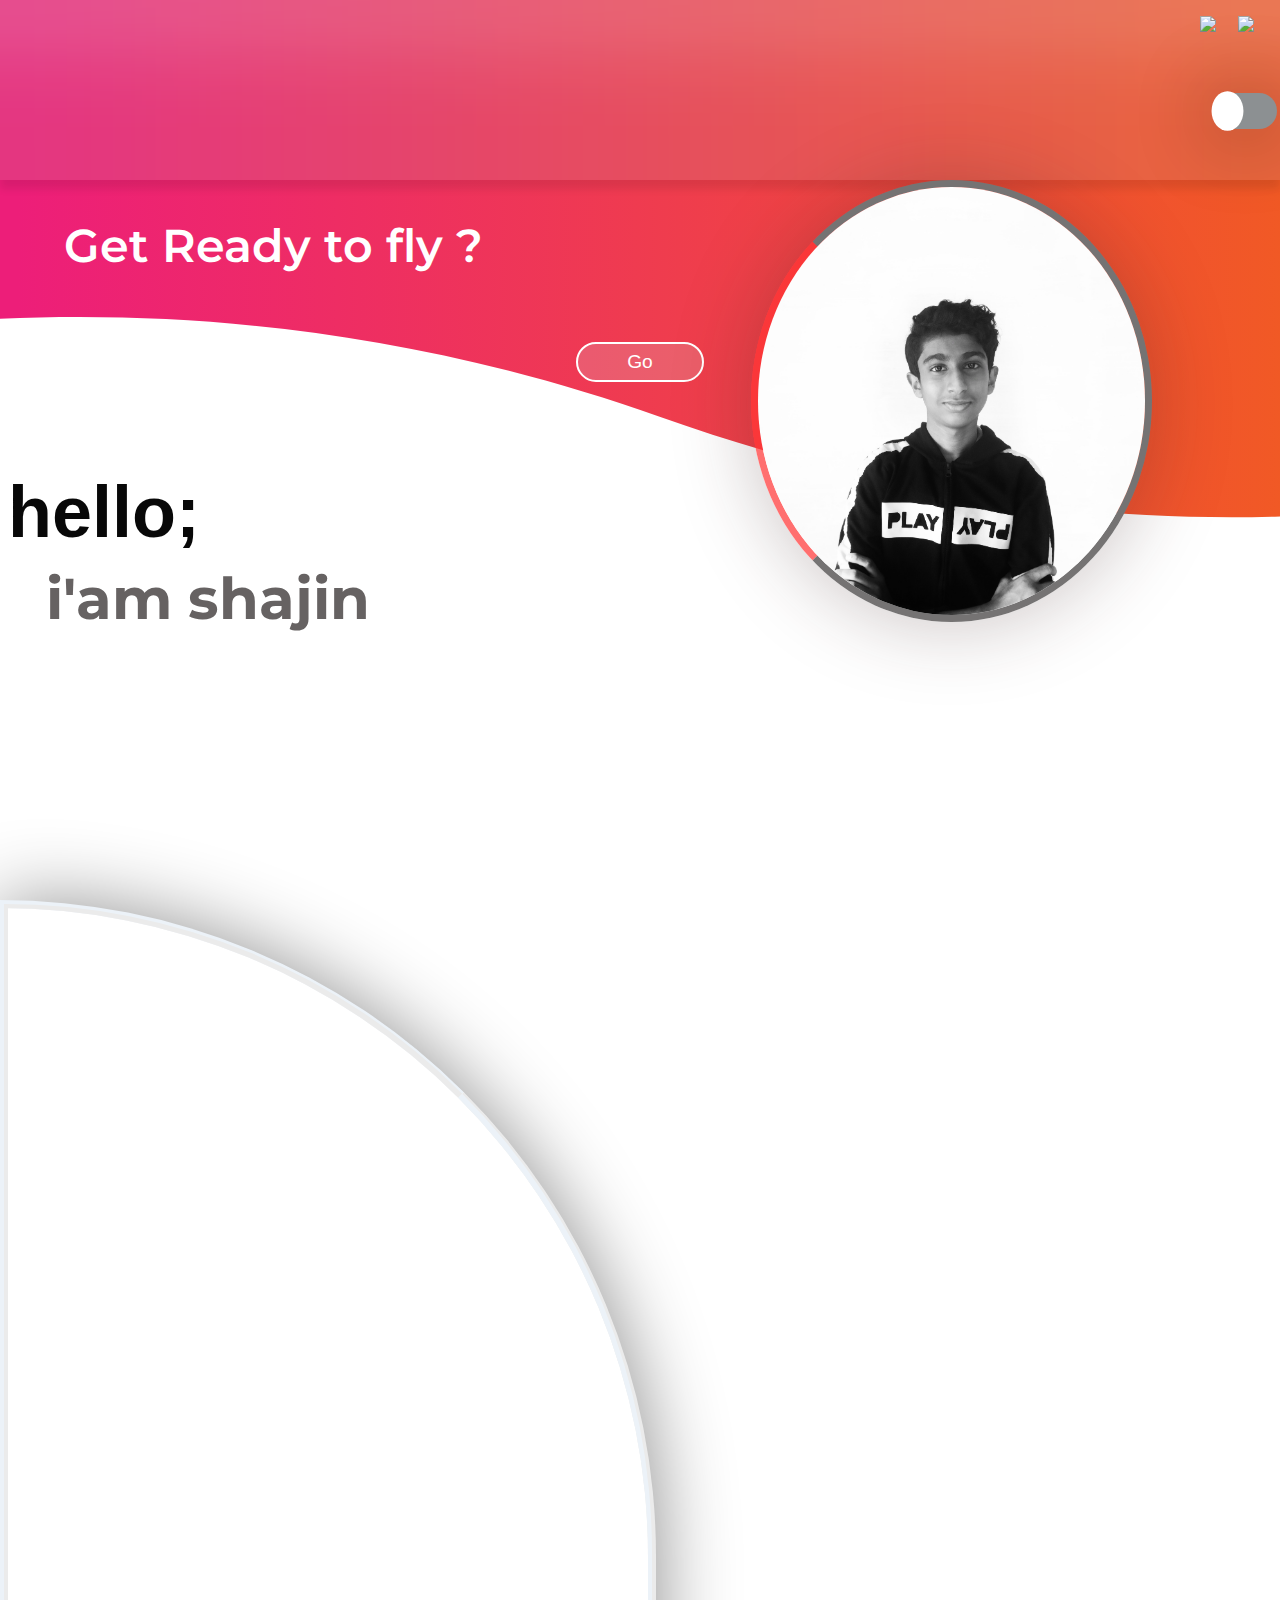
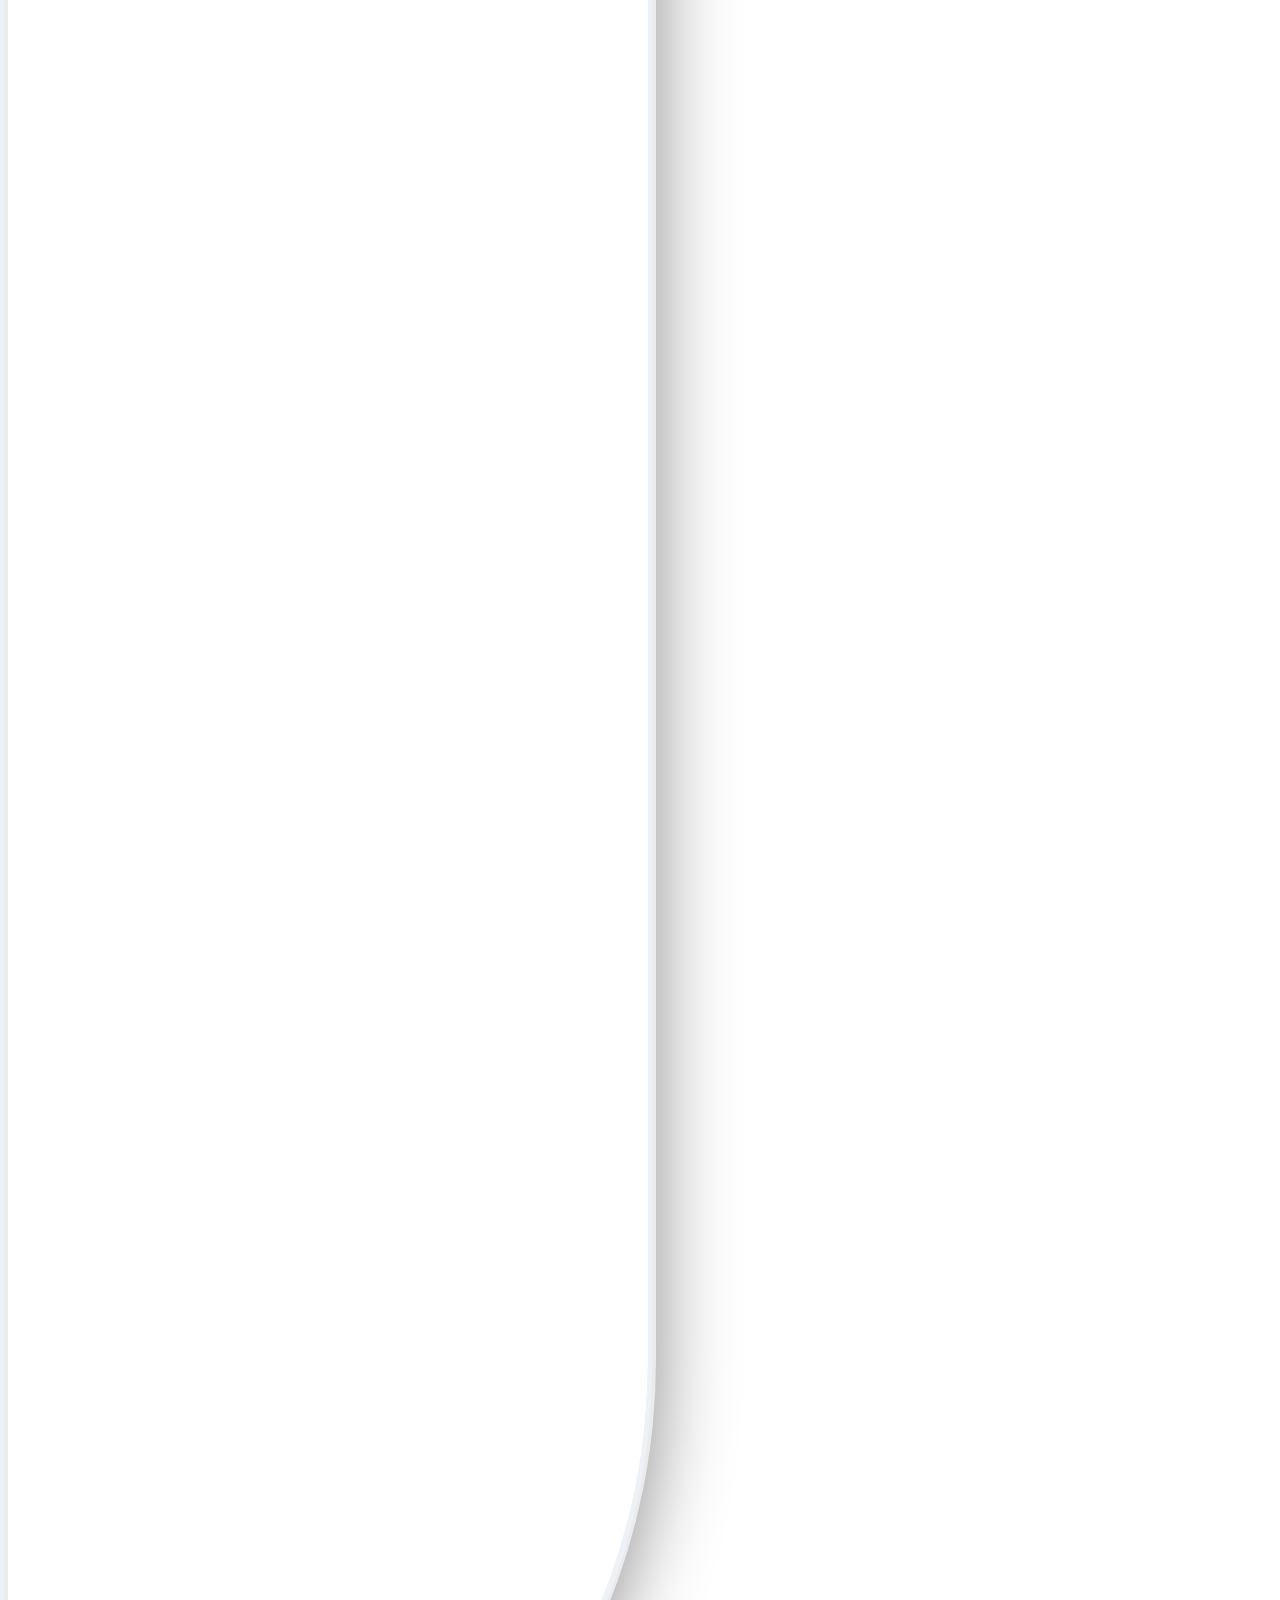
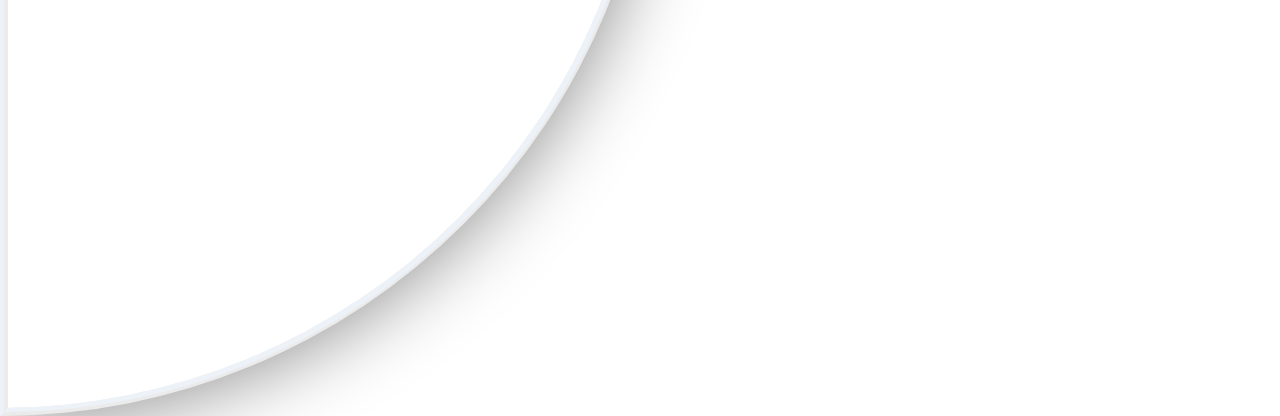
==== index.html @ c8e2e6ba "Add files via upload" ====
<!-- https://shajin.netlify.app/ -->



<!-- dns1.p03.nsone.net
dns2.p03.nsone.net
dns3.p03.nsone.net
dns4.p03.nsone.net -->

<!DOCTYPE html>
<html lang="en">
<head>
   
<link rel="preconnect" href="https://fonts.gstatic.com">
<link href="https://fonts.googleapis.com/css2?family=Montserrat:wght@800&display=swap" rel="stylesheet"> 
<link rel="preconnect" href="https://fonts.gstatic.com">
<link href="https://fonts.googleapis.com/css2?family=Montserrat:wght@800&family=Work+Sans:wght@700&display=swap" rel="stylesheet"> 
    
    <meta charset="UTF-8">
    <meta name="viewport" content="width=device-width, initial-scale=1.0">
    <title>Document</title>
    <script src="/index.js"></script>
    <script src="/anime.min.js"></script>
</head>



<h1 class="hello" >hello;<br>
       <samp class="samp-hello" > i'am shajin </samp>
</h1>





<body id="body" class="body" >
    <link rel="stylesheet" href="/mine.css">

    
    <svg version="1.1" id="logo" xmlns="http://www.w3.org/2000/svg" xmlns:xlink="http://www.w3.org/1999/xlink" x="0px" y="0px"
	 width="562px" height="408px"   xml:space="preserve">
<g>
    width="562px" height="408px" viewBox="0 0 562 408" enable-background="new 0 0 562 408" xml:space="preserve">
    <g>
        <path fill="none" stroke="#FF1D25" stroke-width="4" stroke-miterlimit="10" d="M116.548,214.874l0.835-3.206
            c1.696,0.705,3.55,1.217,5.563,1.535c2.013,0.318,4.31,0.479,6.891,0.479c2.43,0,4.348-0.522,5.752-1.57
            c1.405-1.045,2.107-2.396,2.107-4.057c0-1.365-0.367-2.57-1.101-3.616c-0.735-1.045-2.417-2.04-5.05-2.984
            c-2.633-0.943-5.076-1.881-7.328-2.813c-2.253-0.932-3.917-2.051-4.993-3.359c-1.076-1.307-1.613-2.802-1.613-4.484
            c0-2.455,1.088-4.399,3.265-5.831c2.177-1.433,4.923-2.148,8.239-2.148c3.62,0,7.024,0.421,10.213,1.262l-0.873,2.864
            c-2.506-0.932-5.747-1.398-9.72-1.398c-2.481,0-4.449,0.5-5.904,1.5c-1.456,1-2.184,2.228-2.184,3.683
            c0,1.66,0.772,2.956,2.316,3.887c1.543,0.933,4.139,2.063,7.784,3.393c3.645,1.33,6.22,2.666,7.727,4.007
            c1.505,1.341,2.259,3.207,2.259,5.591c0,2.844-1.063,5.043-3.189,6.6c-2.126,1.559-5.063,2.336-8.809,2.336
            C124.509,216.545,120.446,215.988,116.548,214.874z"/>
        <path fill="none" stroke="#FF1D25" stroke-width="4" stroke-miterlimit="10" d="M150.606,167.95l4.48-0.136l-0.114,3.819
            c-0.177,7.958-0.266,13.175-0.266,15.653h0.076c2.05-1.569,4.246-2.762,6.587-3.581c2.341-0.819,4.6-1.228,6.777-1.228
            c3.974,0,7.094,0.87,9.359,2.609c2.265,1.739,3.398,4.757,3.398,9.054v2.455c-0.051,0.773-0.076,2.046-0.076,3.819
            c0,5.365,0.025,10.561,0.076,15.585h-3.797c0.506-5.911,0.76-13.152,0.76-21.723c0-3.206-0.868-5.507-2.601-6.906
            c-1.734-1.398-4.233-2.097-7.499-2.097c-4.329,0-8.683,1.466-13.062,4.399c0,14.004,0.101,22.78,0.304,26.327h-3.645
            c0.203-6.819,0.304-15.323,0.304-25.508C151.669,180.602,151.315,173.088,150.606,167.95z"/>
        <path fill="none" stroke="#FF1D25" stroke-width="4" stroke-miterlimit="10" d="M215.002,212.521
            c-3.367,2.887-7.62,4.33-12.758,4.33c-3.848,0-6.81-0.768-8.885-2.302c-2.076-1.534-3.113-3.778-3.113-6.735
            c0-3.706,1.778-6.559,5.334-8.56c3.556-2,10.03-3.035,19.421-3.104c0.101-0.818,0.152-1.625,0.152-2.421
            c0-3.114-0.987-5.28-2.962-6.496c-1.974-1.216-4.67-1.824-8.087-1.824c-4.05,0-8.125,0.466-12.226,1.398l0.494-2.933
            c3.873-0.932,7.834-1.398,11.884-1.398c4.379,0,7.796,0.813,10.252,2.438c2.455,1.625,3.683,4.326,3.683,8.099
            c0,1.228-0.07,3.018-0.208,5.371c-0.14,2.353-0.209,4.689-0.209,7.008c0,3.342,0.291,6.877,0.873,10.605l-3.037,0.136
            c-0.253-1.409-0.38-2.614-0.38-3.614h-0.228V212.521z M215.154,198.54c-6.683,0-11.936,0.688-15.757,2.063
            c-3.822,1.376-5.733,3.882-5.733,7.52c0,4.047,2.987,6.068,8.961,6.068c2.733,0,5.157-0.362,7.271-1.09
            c2.113-0.729,3.866-1.83,5.259-3.309L215.154,198.54L215.154,198.54z"/>
        <path fill="none" stroke="#FF1D25" stroke-width="4" stroke-miterlimit="10" d="M233.188,204.814c0,1.75,0.069,4.234,0.209,7.451
            c0.139,3.217,0.208,5.394,0.208,6.53c0,3.069-0.69,5.632-2.069,7.69c-1.38,2.057-3.335,3.563-5.866,4.518l-1.025-1.262
            c2.379-1.932,3.911-3.637,4.594-5.115c0.683-1.479,1.025-4.24,1.025-8.287l-0.038-10.469c0-5.501-0.076-9.997-0.228-13.487
            c-0.152-3.49-0.405-6.326-0.759-8.508l4.252-0.921c-0.228,3.706-0.342,8.048-0.342,13.027L233.188,204.814z M230.17,172.264
            c0.468-0.397,1.247-0.597,2.335-0.597c0.785,0,1.367,0.165,1.747,0.495s0.57,0.767,0.57,1.313c0,0.773-0.196,1.466-0.589,2.08
            c-0.393,0.614-1.12,0.92-2.183,0.92c-0.911,0-1.57-0.272-1.974-0.818c-0.405-0.545-0.607-1.159-0.607-1.841
            C229.468,173.18,229.701,172.662,230.17,172.264z"/>
        <path fill="none" stroke="#FF1D25" stroke-width="4" stroke-miterlimit="10" d="M244.086,183.876l4.29-0.921
            c-0.278,5.297-0.417,11.288-0.417,17.972c0,5.548,0.189,10.571,0.569,15.073h-3.987c0.38-5.502,0.57-10.525,0.57-15.073
            C245.111,194.516,244.77,188.833,244.086,183.876z M249.021,171.616c0.431,0.535,0.646,1.154,0.646,1.859
            c0,0.818-0.228,1.523-0.684,2.114c-0.455,0.591-1.151,0.886-2.088,0.886c-0.785,0-1.411-0.261-1.88-0.784
            c-0.469-0.522-0.702-1.147-0.702-1.875c0-0.772,0.271-1.466,0.816-2.08c0.544-0.614,1.284-0.921,2.221-0.921
            C248.034,170.815,248.591,171.083,249.021,171.616z"/>
        <path fill="none" stroke="#FF1D25" stroke-width="4" stroke-miterlimit="10" d="M264.285,187.491h0.076
            c4.151-3.342,8.277-5.013,12.378-5.013c4.379,0,7.676,0.841,9.891,2.523c2.215,1.683,3.322,4.616,3.322,8.798l-0.038,2.456
            c0,0.387-0.014,0.966-0.038,1.739c0,2.774,0.013,5.013,0.038,6.718L289.952,216h-3.798c0.607-6.934,0.912-14.13,0.912-21.587
            c0-3.5-1.045-5.899-3.133-7.195c-2.088-1.296-4.777-1.944-8.068-1.944c-4.228,0-8.087,1.466-11.58,4.399
            c-0.051,1.66-0.076,4.501-0.076,8.525c0,2.956,0.013,5.752,0.038,8.389l0.076,7.229c0,0.479,0.013,1.205,0.038,2.184h-3.646
            c0.456-8.391,0.684-13.982,0.684-16.778c0-4.547-0.507-9.753-1.519-15.619l3.721-0.716L264.285,187.491z"/>
    </g>
    <rect x="307" y="164" fill="none" stroke="#4D4D4D" stroke-width="5" stroke-miterlimit="10" width="5" height="67"/>
</svg>






 <!-- logo -->
    <a href="https://www.instagram.com/_shajin_sha/"><img class="img-1"  src="https://img.icons8.com/ios/25/000000/instagram-new--v1.png"/></a>
      
    <a href="https://github.com/sha280"><img class="img-2" src="https://img.icons8.com/material-outlined/25/000000/github.png"/></a>

    <div class="bod" >
<!-- logo -->
        <!-- https://github.com/sha280 -->
      
     
    <!-- svg button -->
        <h1 id="trip-text" class="trip-text" >Get Ready to fly ?</h1>
      <button id="but" class="but" onclick="ani()">Go</button>
      <!--svg button  -->


        <!-- svg-1 -->
        <svg id="l_2"
	 width="1280px" height="800px" >
<linearGradient id="SVGID_3_" gradientUnits="userSpaceOnUse" x1="336.605" y1="-3.4971" x2="647.4607" y2="361.4871">
	<stop  offset="0" style="stop-color:#ff1a1a"/>
	<stop  offset="1" style="stop-color:#ed1f78"/>
</linearGradient>
<path class="my-svg" fill="url(#SVGID_3_)" d="M1280,493h-33c0,0-110-150-128,0s-386.001-266-504,0s-316-234-382,0S5,493,5,493V5h1275V493z"/>
</svg>
        <!-- svg-1 -->






              <!-- svg-2 -->
      <svg  class="Layer_1" 
      width="1480px" height="800px">
      <linearGradient id="SVGID_1_" gradientUnits="userSpaceOnUse" x1="17.5122" y1="324.9854" x2="1298.5122" y2="324.9854">
          <stop  offset="0" style="stop-color:#ED1E79"/>
          <stop  offset="1" style="stop-color:#F15A24"/>
      </linearGradient>
      <path class="po" fill="url(#SVGID_1_)" d='M1780,409.115c0,0-488.47,225.115-1119.613,0c-631.143-225.115-1157.258,0-1157.258,0V-101H1780
      V409.115z'/>
      </svg>
      </div>
            <!-- svg-2 -->




      <!-- poup-box -->
    <div id="sms" class="sms" >

        <button onclick="X()" class="X" id="X">X</button>

        <input id="sms-input" class="sms-input" placeholder=" type some text... " type="text">

        <button onclick="send()" id="sms-button" class="sms-button">></button>


        <div class="text-ms" id="text-ms">
            <h2 id="ms" class="ms" >hey , how can I help you.?</h2>
        </div>


        <div class="text-ms-send" id="text-ms-send">
            <h2 id="ms-send" class="ms-send" >hey , how can I help you.?</h2>
        </div>

        <div class="text-ms-email" id="text-ms-email">
            <h2 id="ms-email" class="ms-email" >you can inbox me   shajin417@gmail.com </h2>
        </div>

        <div class="text-ms-tnk" id="text-ms-tnk">
            <h2 id="ms-email" class="ms-email" >tnk for text me... </h2>
        </div>
    </div>
    <!-- poup-box -->

    <!-- my-img -->
        <img onmouseout="cha()"  onmouseover="ch()" id="my-img" class="my-img"  src="/IMG_20210108_132654-02.jpeg">
    <!-- my-img -->

        <!-- darkMode -->
    <input value="darkOn" type="checkbox"  id="darkMode" onchange="darkMode()" >
        <!-- darkMode -->

    <!-- nav -->
    <div id="nav" class="nav" ></div>
    <!-- nav -->

    <!-- big-div -->
    <div id="my_box" class="my_box" >

    </div>
    <!-- big-div -->

    <!-- div of 3 ,css html js -->
<div id="big-div-1" >    

    <div class="div_1">

        <img class="html" src="/html-logo.png" alt="">
        <p class="p" >html,I have 2K+ line of code </p>
    </div>

    <div class="div_2">

        <img class="css" src="/css.png" alt="">

        <P class="p" >css,I have 7k+ line of code</P>
    </div>

    <div class="div_3">

        <img class="js" src="/js.png" alt="">

        <p class="p" >js,I have 4k+ line of code</p>
    </div>
</div>
    <div class="div-with-img">

        <h2 class="about-me" >about me</h2>

        <h3 class="about-me-text" >me <span class="my-name-shajin" >shajin</span>skills;<h3>


            <img class="img-in-div" src="/web1.png" alt="">


        
            <div class="bar-1" >


                 <div class="bar-1-in" >css  <span class="css-84" > 84% </span> </div>
            </div>


        
            <div class="bar-2" >


                 <div class="bar-2-in" >html <span class="html-74" > 74% </span> </div>
            </div>

            <div class="bar-3" >


                 <div class="bar-3-in" >python <span class="python-46" > 46%  </span> </div>
            </div>

            <div class="bar-4" >


                 <div class="bar-4-in" >js <span class="js-64" > 64% </span> </div>
            </div>


    </div>
       <!-- div of 3 ,css html js -->


    

</body>
<script>
    const   maxW = innerWidth;
    if(maxW>800){
    document.getElementById("l_2").style.display="none";
    }


    var js = anime({
  targets:".my-svg",
  d:[
    {value:'M1280,493h-33c0,0-110-150-128,0s-586.001-466-604,0s-316-134-382,6S5,493,7,993V5h1575V893z'}
  ],
  // points: ['1284.5,804 -1,804 -1,0.5 238.111,392.591 1280,0 ',],
  loop:true,
  direction: 'alternate',
  // easing: 'easeInOutSine',
  easing: 'easeInOutQuad',
//   easing: 'easeInOutExpo',
  // easing: 'easeOutQuad',
  duration: 3000,
})

    



</script>
</html>
---- mine.css ----
.body {
  background: #ffffff;
  scroll-behavior: smooth;
  overflow-x: hidden;
}

#l_2 {
  position: absolute;
  left: -30%;
}

.my-svg {
  width: 100vw;
  position: absolute;
}

.img-1 {
  margin-top: 0.6%;
  position: absolute;
  right: 2%;
  z-index: 1;
}

.img-2 {
  z-index: 1;
  margin-top: 0.6%;
  position: absolute;
  right: 5%;
}

.samp-hello {
  font-size: 80%;
  margin-left: 5%;
  color: #666262;
  font-family: 'Montserrat', sans-serif;
}

.trip-text {
  font-weight: 600;
  margin: 0%;
  position: absolute;
  color: white;
  font-family: 'Montserrat', sans-serif;
  font-size: 290%;
  top: 26%;
  margin-left: 5%;
}

.but {
  -webkit-transition: all 200ms ease-in-out;
  transition: all 200ms ease-in-out;
  outline: none;
  left: 50%;
  top: 44%;
  -webkit-transform: translate(-50%, -50%);
          transform: translate(-50%, -50%);
  -moz-transform: translate(-50%, -50%);
  position: absolute;
  width: 10%;
  height: 5%;
  color: white;
  border: 2px solid white;
  border-radius: 20px;
  font-size: 120%;
  background: rgba(223, 218, 218, 0.212);
}

.po {
  width: 100%;
}

.but:hover {
  color: #ffffffda;
  background: rgba(230, 229, 229, 0.5);
}

.bod {
  width: 100%;
  left: 0%;
  position: absolute;
  overflow: hidden;
  margin: 0%;
}

.Layer_1 {
  margin: 0%;
  width: 100%;
  height: 100;
}

polygon {
  width: 100%;
  height: auto;
}

#text-ms {
  -webkit-box-shadow: rgba(201, 71, 11, 0.863) 0px 3px 2px;
          box-shadow: rgba(201, 71, 11, 0.863) 0px 3px 2px;
  position: absolute;
  top: 20%;
  left: 5%;
  display: -webkit-box;
  display: -ms-flexbox;
  display: flex;
  background: white;
  height: auto;
  width: 70%;
  border-radius: 20px;
  overflow: hidden;
}

#ms {
  color: #f14d0c;
  margin-left: 5%;
  display: inline;
  font-size: 90%;
  font-family: -apple-system, BlinkMacSystemFont, 'Segoe UI', Roboto, Oxygen, Ubuntu, Cantarell, 'Open Sans', 'Helvetica Neue', sans-serif;
}

#sms {
  -webkit-transition: all 1s ease-in-out;
  transition: all 1s ease-in-out;
  -webkit-box-shadow: rgba(14, 46, 151, 0.39) 0px 3px 2px;
          box-shadow: rgba(14, 46, 151, 0.39) 0px 3px 2px;
  position: fixed;
  bottom: 8%;
  right: 3%;
  background: #585354dc;
  width: 27.4%;
  height: 46%;
  z-index: 6;
  display: none;
  -webkit-box-pack: center;
      -ms-flex-pack: center;
          justify-content: center;
  -webkit-box-align: end;
      -ms-flex-align: end;
          align-items: flex-end;
  border-radius: 7px;
}

#sms-input {
  font-size: 110%;
  outline: none;
  text-align: justify;
  -webkit-box-shadow: #e2d5cd 0px 2px 2px;
          box-shadow: #e2d5cd 0px 2px 2px;
  border: none;
  border-radius: 20px;
  height: 8%;
  width: 80%;
  margin-bottom: 5%;
}

#sms-button {
  background: #f5600a;
  -webkit-box-shadow: rgba(202, 10, 10, 0.521) 0px 3px 5px;
          box-shadow: rgba(202, 10, 10, 0.521) 0px 3px 5px;
  font-family: Verdana, Geneva, Tahoma, sans-serif;
  border: none;
  font-size: 110%;
  margin-left: 1.3%;
  border-radius: 50px;
  margin-bottom: 3%;
  height: 14%;
  outline: none;
}

#logo {
  width: 90%;
  padding: 0%;
  opacity: 0;
  -webkit-animation: logo 5s  alternate;
          animation: logo 5s  alternate;
  -webkit-animation-duration: 3s;
          animation-duration: 3s;
  -webkit-animation-delay: 2s;
          animation-delay: 2s;
  position: absolute;
  z-index: 5;
  top: -16.5%;
  left: -7%;
  stroke-dashoffset: 0%;
}

@-webkit-keyframes logo {
  0% {
    stroke-dasharray: 0 50%;
  }
  0% {
    stroke-dashoffset: 10%;
  }
  100% {
    stroke-dashoffset: 50%;
  }
  100% {
    stroke-dasharray: 50% 0;
    opacity: 1;
  }
}

@keyframes logo {
  0% {
    stroke-dasharray: 0 50%;
  }
  0% {
    stroke-dashoffset: 10%;
  }
  100% {
    stroke-dashoffset: 50%;
  }
  100% {
    stroke-dasharray: 50% 0;
    opacity: 1;
  }
}

#X {
  outline: none;
  font-family: sans-serif;
  font-size: 90%;
  position: absolute;
  right: 8%;
  top: 5%;
  color: white;
  border-radius: 50px;
  background: rgba(255, 255, 255, 0.13);
  border: none;
}

#text-ms-send {
  font-size: 100%;
  display: none;
  -webkit-box-shadow: rgba(204, 52, 5, 0.39) 0px 3px 2px;
          box-shadow: rgba(204, 52, 5, 0.39) 0px 3px 2px;
  position: absolute;
  margin-top: 5%;
  top: 35%;
  left: 27%;
  background: #ff3300;
  height: 10%;
  width: 70%;
  border-radius: 20px;
  overflow: hidden;
}

#ms-send {
  color: white;
  margin-left: 5%;
  display: inline;
  font-size: 90%;
  font-family: -apple-system, BlinkMacSystemFont, 'Segoe UI', Roboto, Oxygen, Ubuntu, Cantarell, 'Open Sans', 'Helvetica Neue', sans-serif;
}

#ms-email {
  color: #ff4a02;
  margin-left: 3%;
  display: inline;
  font-size: 95%;
  font-family: -apple-system, BlinkMacSystemFont, 'Segoe UI', Roboto, Oxygen, Ubuntu, Cantarell, 'Open Sans', 'Helvetica Neue', sans-serif;
}

#text-ms-email {
  -webkit-box-pack: center;
      -ms-flex-pack: center;
          justify-content: center;
  -webkit-box-align: left;
      -ms-flex-align: left;
          align-items: left;
  font-size: 100%;
  display: none;
  -webkit-box-shadow: rgba(14, 46, 151, 0.39) 0px 3px 2px;
          box-shadow: rgba(14, 46, 151, 0.39) 0px 3px 2px;
  position: absolute;
  margin-top: 5%;
  top: 48%;
  left: 5%;
  background: white;
  height: 10%;
  width: 90%;
  border-radius: 20px;
  overflow: hidden;
}

#text-ms-tnk {
  font-size: 110%;
  display: none;
  -webkit-box-shadow: rgba(14, 46, 151, 0.39) 0px 3px 2px;
          box-shadow: rgba(14, 46, 151, 0.39) 0px 3px 2px;
  position: absolute;
  margin-top: 5%;
  top: 65%;
  left: 5%;
  background: white;
  height: 10%;
  width: 75%;
  border-radius: 20px;
  overflow: hidden;
}

.my-img {
  cursor: pointer;
  position: absolute;
  top: 20%;
  right: 10%;
  border-radius: 50%;
  z-index: 2;
  height: auto;
  width: 30.2%;
  -webkit-filter: grayscale(20%);
          filter: grayscale(20%);
  -webkit-filter: saturate(120%);
          filter: saturate(120%);
  -webkit-box-shadow: rgba(61, 34, 34, 0.267) 0px 3px 80px;
          box-shadow: rgba(61, 34, 34, 0.267) 0px 3px 80px;
  border-top: 7px solid #757373;
  border-left: 7px solid #f73c3cb4;
  border-right: 7px solid #757373;
  border-bottom: 7px solid #757373;
}

.my-img-a {
  border-right: 7px solid #f73c3cb4;
  border-top: 7px solid  #757373;
  border-left: 7px solid  #757373;
  border-bottom: 7px solid  #757373;
  -webkit-box-shadow: rgba(255, 102, 1, 0.349) 25px 65px 80px;
          box-shadow: rgba(255, 102, 1, 0.349) 25px 65px 80px;
}

.img-my-text {
  font-size: 120%;
  position: absolute;
  width: 30.2%;
  height: 55%;
  border-radius: 50%;
  z-index: 2;
  color: #15c015;
  font-family: -apple-system, BlinkMacSystemFont, 'Segoe UI', Roboto, Oxygen, Ubuntu, Cantarell, 'Open Sans', 'Helvetica Neue', sans-serif;
}

.body-a {
  background: #00394d;
}

.my_box-a {
  background: #004d66 !important;
  -webkit-box-shadow: rgba(0, 0, 0, 0) 0px 3px 80px !important;
          box-shadow: rgba(0, 0, 0, 0) 0px 3px 80px !important;
  border: none !important;
}

::-webkit-scrollbar {
  width: 14px;
  background: black;
}

::-webkit-scrollbar-thumb {
  background: #ffffff;
  border-radius: 10px;
}

::-webkit-scrollbar-track {
  background: rgba(107, 106, 106, 0.438);
}

.html-74 {
  margin-left: 10%;
}

.python-46 {
  margin-left: 1%;
  font-size: 100%;
}

.js-64 {
  margin-left: 5%;
}

.css-84 {
  margin-left: 10%;
}

.nav {
  -webkit-backdrop-filter: blur(50px);
          backdrop-filter: blur(50px);
  width: 100%;
  height: 20%;
  left: 0%;
  position: absolute;
  top: 0%;
  background: #b8b4b428;
  -webkit-box-shadow: rgba(0, 0, 0, 0.089) 0px 9px 8px;
          box-shadow: rgba(0, 0, 0, 0.089) 0px 9px 8px;
}

.hello {
  display: block;
  font-size: 450%;
  z-index: 3;
  position: absolute;
  color: #080808;
  font-family: -apple-system, BlinkMacSystemFont, 'Segoe UI', Roboto, Oxygen, Ubuntu, Cantarell, 'Open Sans', 'Helvetica Neue', sans-serif;
  width: 60%;
  top: 47%;
}

.bar-1 {
  margin-left: 6%;
  position: absolute;
  width: 35%;
  height: 6%;
  background: #043257;
  left: 10%;
  border-radius: 25px;
}

.bar-1-in {
  color: #070577;
  font-family: Tahoma, Geneva, Verdana, sans-serif;
  text-align: center;
  padding-bottom: 1%;
  position: absolute;
  top: 50%;
  width: 89%;
  height: 65%;
  left: 45.2%;
  background: -webkit-gradient(linear, left top, left bottom, from(#bbff00), to(#00ff95));
  background: linear-gradient(#bbff00, #00ff95);
  border-radius: 30px;
  /* to make center */
  transform: translate(-50%, -50%);
  -webkit-transform: translate(-50%, -50%);
  -moz-transform: translate(-50%, -50%);
  -o-transform: translate(-50%, -50%);
  -ms-transform: translate(-50%, -50%);
}

.bar-2 {
  margin-left: 6%;
  position: absolute;
  top: 60%;
  width: 35%;
  height: 6%;
  background: #043257;
  left: 10%;
  border-radius: 25px;
}

.bar-2-in {
  color: #070577;
  font-family: Tahoma, Geneva, Verdana, sans-serif;
  text-align: center;
  padding-bottom: 1%;
  position: absolute;
  top: 50%;
  width: 80%;
  height: 65%;
  left: 41%;
  background: -webkit-gradient(linear, left top, left bottom, from(#bbff00), to(#00ff95));
  background: linear-gradient(#bbff00, #00ff95);
  border-radius: 30px;
  /* to make center */
  transform: translate(-50%, -50%);
  -webkit-transform: translate(-50%, -50%);
  -moz-transform: translate(-50%, -50%);
  -o-transform: translate(-50%, -50%);
  -ms-transform: translate(-50%, -50%);
}

.bar-3 {
  margin-left: 6%;
  position: absolute;
  top: 76%;
  width: 35%;
  height: 6%;
  background: #043257;
  left: 10%;
  border-radius: 25px;
}

.bar-3-in {
  color: #070577;
  font-family: Tahoma, Geneva, Verdana, sans-serif;
  text-align: center;
  padding-bottom: 1%;
  position: absolute;
  top: 50%;
  width: 60%;
  height: 67%;
  left: 31%;
  background: -webkit-gradient(linear, left top, left bottom, from(#bbff00), to(#00ff95));
  background: linear-gradient(#bbff00, #00ff95);
  border-radius: 30px;
  /* to make center */
  transform: translate(-50%, -50%);
  -webkit-transform: translate(-50%, -50%);
  -moz-transform: translate(-50%, -50%);
  -o-transform: translate(-50%, -50%);
  -ms-transform: translate(-50%, -50%);
}

.bar-4 {
  margin-left: 6%;
  position: absolute;
  top: 90%;
  width: 35%;
  height: 6%;
  background: #043257;
  left: 10%;
  border-radius: 25px;
}

.bar-4-in {
  color: #070577;
  font-family: Tahoma, Geneva, Verdana, sans-serif;
  text-align: center;
  padding-bottom: 1%;
  position: absolute;
  top: 50%;
  width: 67%;
  height: 70%;
  left: 34.3%;
  background: -webkit-gradient(linear, left top, left bottom, from(#bbff00), to(#00ff95));
  background: linear-gradient(#bbff00, #00ff95);
  border-radius: 30px;
  /* to make center */
  transform: translate(-50%, -50%);
  -webkit-transform: translate(-50%, -50%);
  -moz-transform: translate(-50%, -50%);
  -o-transform: translate(-50%, -50%);
  -ms-transform: translate(-50%, -50%);
}

.html {
  margin-left: 5%;
  padding-top: 9%;
  width: 20%;
  height: 10%;
}

.css {
  margin-left: 5%;
  padding-top: 9%;
  width: 20%;
  height: 10%;
}

.js {
  margin-left: 5%;
  padding-top: 9%;
  width: 20%;
  height: 20%;
}

.what-done {
  display: -webkit-inline-box;
  display: -ms-inline-flexbox;
  display: inline-flex;
  z-index: 5;
  position: absolute;
  top: 390%;
  font-size: 320%;
  font-family: 'Montserrat', sans-serif;
  font-family: 'Work Sans', sans-serif;
  color: black;
  left: 50%;
  transform: translate(-50%, -50%);
  -webkit-transform: translate(-50%, -50%);
  -moz-transform: translate(-50%, -50%);
  -o-transform: translate(-50%, -50%);
  -ms-transform: translate(-50%, -50%);
}

.img-ui-1 {
  -webkit-transition: all 800ms ease-in-out;
  transition: all 800ms ease-in-out;
  -webkit-box-shadow: rgba(0, 0, 0, 0.445) 7px 8px 18px;
          box-shadow: rgba(0, 0, 0, 0.445) 7px 8px 18px;
  border: 4px #8b0ede42 groove;
  border-radius: 6px;
  position: absolute;
  top: 450%;
  width: 90%;
  height: auto;
  z-index: 3;
  left: -20%;
  opacity: 0;
}

.img-ui-atvi {
  opacity: 1;
}

.img-ui {
  -webkit-transition: all 800ms ease-in-out;
  transition: all 800ms ease-in-out;
  -webkit-box-shadow: rgba(0, 0, 0, 0.445) 7px 8px 18px;
          box-shadow: rgba(0, 0, 0, 0.445) 7px 8px 18px;
  border: 4px #8b0ede42 groove;
  border-radius: 6px;
  position: absolute;
  top: 400%;
  width: 90%;
  height: auto;
  z-index: 3;
  left: 5%;
  opacity: 0;
}

.about-me {
  font-family: 'Segoe UI', Tahoma, Geneva, Verdana, sans-serif;
  font-size: 240%;
  font-weight: 100;
}

.div-with-img {
  -webkit-backdrop-filter: blur(30px);
          backdrop-filter: blur(30px);
  overflow: hidden;
  z-index: 3;
  text-align: center;
  -webkit-box-align: center;
      -ms-flex-align: center;
          align-items: center;
  -webkit-transition: all 5s ease-in-out;
  transition: all 5s ease-in-out;
  position: absolute;
  width: 70%;
  height: 70%;
  top: 210%;
  left: -100%;
  opacity: 0;
  border-radius: 10px;
  -webkit-box-shadow: rgba(0, 0, 0, 0.24) 0px 3px 8px;
          box-shadow: rgba(0, 0, 0, 0.24) 0px 3px 8px;
}

.div-with-img-ativ {
  opacity: 1;
  text-align: center;
  -webkit-box-align: center;
      -ms-flex-align: center;
          align-items: center;
  -webkit-transition: all 0.6s;
  transition: all 0.6s;
  position: absolute;
  width: 70%;
  height: 70%;
  top: 210%;
  left: 15.5%;
  border-radius: 10px;
  -webkit-box-shadow: rgba(170, 12, 12, 0.329) 7px 7px 8px;
          box-shadow: rgba(170, 12, 12, 0.329) 7px 7px 8px;
}

.div-with-img:hover {
  -webkit-transform: scale(101%);
          transform: scale(101%);
}

.my-name-shajin {
  color: #f73c3c;
  font-size: 180%;
}

.about-me-text {
  z-index: 10;
  color: rgba(0, 0, 0, 0.726);
  font-size: 240%;
  font-family: sans-serif;
  font-weight: 330%;
  text-align: left;
  margin-left: 5%;
}

.crcile_sl {
  border: 3px white;
  border-style: solid;
  z-index: 2;
  color: rgba(255, 255, 255, 0.062);
  -webkit-box-shadow: rgba(0, 0, 0, 0.459) 0px 9px 8px;
          box-shadow: rgba(0, 0, 0, 0.459) 0px 9px 8px;
  background: #e45151;
  position: fixed;
  width: 3%;
  height: 5.5%;
  border-radius: 50%;
  -webkit-transform: scale(240%);
          transform: scale(240%);
  left: 7%;
  top: 5%;
}

.crcile_sl2 {
  border: 3px white;
  border-style: solid;
  -webkit-box-shadow: rgba(34, 33, 33, 0.459) 0px 9px 8px;
          box-shadow: rgba(34, 33, 33, 0.459) 0px 9px 8px;
  background: #546463;
  position: fixed;
  -webkit-animation-name: c_sl2;
          animation-name: c_sl2;
  -webkit-animation-duration: 1s;
          animation-duration: 1s;
  -webkit-animation-delay: 2.3s;
          animation-delay: 2.3s;
  width: 3%;
  height: 5.5%;
  border-radius: 50%;
  -webkit-transform: scale(90%);
          transform: scale(90%);
  left: 25%;
  top: 20%;
}

.crcile_sl3 {
  border: 3px #e45151;
  border-style: solid;
  z-index: 2;
  -webkit-box-shadow: rgba(0, 0, 0, 0.459) 0px 9px 8px;
          box-shadow: rgba(0, 0, 0, 0.459) 0px 9px 8px;
  background: white;
  position: fixed;
  -webkit-animation-name: c_sl3;
          animation-name: c_sl3;
  -webkit-animation-duration: 1s;
          animation-duration: 1s;
  -webkit-animation-delay: 2.8s;
          animation-delay: 2.8s;
  width: 3%;
  height: 5.5%;
  border-radius: 50%;
  -webkit-transform: scale(190%);
          transform: scale(190%);
  left: 17%;
  top: 25%;
}

.crcile_sl4 {
  border: 3px #ffffff;
  border-style: solid;
  z-index: 2;
  -webkit-box-shadow: rgba(0, 0, 0, 0.459) 0px 3px 8px;
          box-shadow: rgba(0, 0, 0, 0.459) 0px 3px 8px;
  background: #dba3bd;
  -webkit-animation-name: c_sl4;
          animation-name: c_sl4;
  -webkit-animation-duration: 1s;
          animation-duration: 1s;
  -webkit-animation-delay: 2s;
          animation-delay: 2s;
  position: fixed;
  width: 3%;
  height: 5.5%;
  border-radius: 50%;
  -webkit-transform: scale(140%);
          transform: scale(140%);
  left: 4%;
  top: 30%;
}

@-webkit-keyframes c_sl4 {
  0% {
    -webkit-transform: scale(0);
            transform: scale(0);
  }
  100% {
    -webkit-transform: scale(130%);
            transform: scale(130%);
  }
}

@keyframes c_sl4 {
  0% {
    -webkit-transform: scale(0);
            transform: scale(0);
  }
  100% {
    -webkit-transform: scale(130%);
            transform: scale(130%);
  }
}

@-webkit-keyframes c_sl3 {
  0% {
    -webkit-transform: scale(0);
            transform: scale(0);
  }
  100% {
    -webkit-transform: scale(190%);
            transform: scale(190%);
  }
}

@keyframes c_sl3 {
  0% {
    -webkit-transform: scale(0);
            transform: scale(0);
  }
  100% {
    -webkit-transform: scale(190%);
            transform: scale(190%);
  }
}

@-webkit-keyframes c_sl2 {
  0% {
    -webkit-transform: scale(0);
            transform: scale(0);
  }
  100% {
    -webkit-transform: scale(90%);
            transform: scale(90%);
  }
}

@keyframes c_sl2 {
  0% {
    -webkit-transform: scale(0);
            transform: scale(0);
  }
  100% {
    -webkit-transform: scale(90%);
            transform: scale(90%);
  }
}

.text {
  font-weight: 600;
  -webkit-transition: all  1.5s ease-in-out;
  transition: all  1.5s ease-in-out;
  display: -webkit-inline-box;
  display: -ms-inline-flexbox;
  display: inline-flex;
  font-family: 'Segoe UI', Tahoma, Geneva, Verdana, sans-serif;
  font-size: 220%;
  -webkit-box-pack: space-evenly;
      -ms-flex-pack: space-evenly;
          justify-content: space-evenly;
  color: black;
  position: absolute;
  left: 10%;
  top: 100%;
  opacity: 0;
  z-index: 4;
}

#darkMode {
  position: absolute;
  right: 0%;
  top: 10%;
  z-index: 10;
  background: #000;
}

/* to add uesing js by sroll anim */
.text_active {
  left: 10%;
  opacity: 1;
  color: #696666;
}

/* to add uesing js by sroll anim */
.img-in-div {
  z-index: -1;
  position: absolute;
  left: 57%;
  bottom: 20%;
}

input[type="checkbox"] {
  position: relative;
  width: 5%;
  height: 4%;
  -moz-appearance: none;
       appearance: none;
  -webkit-appearance: none;
  border-radius: 20px;
  outline: none;
  background: #8c9092 !important;
  -webkit-box-shadow: rgba(0, 0, 0, 0.459) 0px 3px 80px;
          box-shadow: rgba(0, 0, 0, 0.459) 0px 3px 80px;
  -webkit-transition: all 500ms ease-in-out;
  transition: all 500ms ease-in-out;
}

input:checked[type="checkbox"] {
  background: #061935 !important;
}

input[type="checkbox"]:before {
  content: "";
  position: absolute;
  width: 45%;
  height: 100%;
  border-radius: 50%;
  left: 0;
  top: 0;
  -webkit-transform: scale(1.1);
          transform: scale(1.1);
  background: white;
  -webkit-transition: all 360ms ease-in-out;
  transition: all 360ms ease-in-out;
}

input:checked[type="checkbox"]:before {
  left: 45%;
}

.my_box {
  border: 8px rgba(8, 49, 82, 0.075);
  border-style: ridge;
  -webkit-box-shadow: rgba(0, 0, 0, 0.459) 0px 3px 80px;
          box-shadow: rgba(0, 0, 0, 0.459) 0px 3px 80px;
  background: white;
  position: absolute;
  top: 100%;
  height: 300%;
  width: 50%;
  left: 0;
  border-top-right-radius: 700px;
  border-bottom-right-radius: 700px;
}

/*? div of 3 box */
.img {
  position: absolute;
  left: 50%;
  top: 45%;
  z-index: 2;
  transform: translate(-50%, -50%);
  -webkit-transform: translate(-50%, -50%);
  -moz-transform: translate(-50%, -50%);
  -o-transform: translate(-50%, -50%);
  -ms-transform: translate(-50%, -50%);
}

.p {
  font-size: 140%;
  /* display:flex; */
  text-align: center;
  /* margin: 3%; */
  font-family: 'Montserrat', sans-serif;
  font-family: 'Work Sans', sans-serif;
  /* margin-top: 20%; */
}

.div_1 {
  -webkit-backdrop-filter: blur(30px);
          backdrop-filter: blur(30px);
  color: white;
  font-weight: 470;
  position: absolute;
  -webkit-transition: all  1.2s ease-in-out;
  transition: all  1.2s ease-in-out;
  left: -50%;
  border-radius: 5px;
  background: linear-gradient(70deg, #ff3c00cb, #e03459);
  height: auto;
  width: 30%;
  top: 125%;
  -webkit-box-shadow: rgba(0, 0, 0, 0.61) 0px 3px 8px;
          box-shadow: rgba(0, 0, 0, 0.61) 0px 3px 8px;
  z-index: 2;
  opacity: 0;
}

.div_1:hover {
  cursor: pointer;
  color: black;
  -webkit-transform: scale(109%);
          transform: scale(109%);
  background: rgba(253, 253, 253, 0.014);
  -webkit-box-shadow: rgba(0, 0, 0, 0.849) 0px 5px 10px;
          box-shadow: rgba(0, 0, 0, 0.849) 0px 5px 10px;
  border-top-right-radius: 50px;
}

.div_2:hover {
  cursor: pointer;
  color: #000000;
  background: rgba(253, 253, 253, 0.014);
  -webkit-transform: scale(109%);
          transform: scale(109%);
  -webkit-box-shadow: rgba(0, 0, 0, 0.849) 0px 5px 10px;
          box-shadow: rgba(0, 0, 0, 0.849) 0px 5px 10px;
  border-top-right-radius: 50px;
}

.div_3:hover {
  cursor: pointer;
  color: black;
  background: rgba(253, 253, 253, 0.014);
  -webkit-transform: scale(109%);
          transform: scale(109%);
  -webkit-box-shadow: rgba(0, 0, 0, 0.849) 0px 5px 10px;
          box-shadow: rgba(0, 0, 0, 0.849) 0px 5px 10px;
  border-top-right-radius: 50px;
}

.img-ui-atvi {
  position: absolute;
  opacity: 1;
  left: 5%;
}

.div_2 {
  color: #f8f8f8;
  -webkit-backdrop-filter: blur(30px);
          backdrop-filter: blur(30px);
  -webkit-transform: scale(110%);
          transform: scale(110%);
  font-weight: 470;
  z-index: 2;
  position: absolute;
  -webkit-transition: all  1.5s ease-in-out;
  transition: all  1.5s ease-in-out;
  left: -50%;
  border-radius: 5px;
  background: linear-gradient(2deg, #ff3c00cb, #df194b);
  height: auto;
  width: 30%;
  top: 125%;
  -webkit-box-shadow: rgba(0, 0, 0, 0.788) 0px 3px 8px;
          box-shadow: rgba(0, 0, 0, 0.788) 0px 3px 8px;
  opacity: 0;
}

.div_3 {
  -webkit-backdrop-filter: blur(30px);
          backdrop-filter: blur(30px);
  color: white;
  font-weight: 470;
  z-index: 2;
  position: absolute;
  -webkit-transition: all  1.8s ease-in-out;
  transition: all  1.8s ease-in-out;
  border-radius: 5px;
  background: -webkit-gradient(linear, left top, left bottom, from(#ff3c00cb), to(#e03459));
  background: linear-gradient(#ff3c00cb, #e03459);
  left: -69%;
  top: 125%;
  height: auto;
  width: 30%;
  -webkit-box-shadow: rgba(0, 0, 0, 0.63) 0px 3px 8px;
          box-shadow: rgba(0, 0, 0, 0.63) 0px 3px 8px;
  opacity: 0;
}

/*? div of 3 box */
.hey-ativ {
  color: #413e3e;
  opacity: 1;
}

.div_ativ1 {
  position: absolute;
  left: 2%;
  opacity: 1;
}

.div_ativ2 {
  position: absolute;
  left: 35%;
  opacity: 1;
}

.div_ativ3 {
  position: absolute;
  left: 68%;
  opacity: 1;
}

@media (max-width: 360px) {
  .nav {
    background: #b8b4b467;
  }
  #logo {
    position: absolute;
    top: -24%;
  }
  .my-img {
    display: none;
  }
  .python-46 {
    font-size: 75%;
  }
  .div-with-img {
    height: 90%;
  }
}

@media (max-width: 375px) {
  .nav {
    background: #b8b4b450;
  }
  .img-1 {
    left: 5%;
  }
  .img-2 {
    left: 13%;
  }
  .bod {
    width: 100%;
    left: 0%;
    position: absolute;
    overflow: hidden;
    margin: 0%;
  }
  #sms {
    display: none !important;
  }
  input[type="checkbox"] {
    position: relative;
    top: 5%;
    right: 8%;
    width: 10%;
    height: 2.8%;
    -moz-appearance: none;
         appearance: none;
    -webkit-appearance: none;
    border-radius: 20px;
    outline: none;
    background: #c9dae4 !important;
    -webkit-box-shadow: rgba(0, 0, 0, 0.459) 0px 3px 80px;
            box-shadow: rgba(0, 0, 0, 0.459) 0px 3px 80px;
    -webkit-transition: all 500ms ease-in-out;
    transition: all 500ms ease-in-out;
  }
  input:checked[type="checkbox"] {
    background: #061935 !important;
  }
  input[type="checkbox"]:before {
    content: "";
    position: absolute;
    width: 45%;
    height: 100%;
    border-radius: 50%;
    left: 0;
    top: 0;
    -webkit-transform: scale(1.1);
            transform: scale(1.1);
    background: #585656;
    -webkit-transition: all 360ms ease-in-out;
    transition: all 360ms ease-in-out;
  }
  input:checked[type="checkbox"]:before {
    left: 45%;
  }
  .samp-hello {
    font-size: 70%;
    margin-left: 5%;
    color: #666262;
    font-family: -apple-system, BlinkMacSystemFont, 'Segoe UI', Roboto, Oxygen, Ubuntu, Cantarell, 'Open Sans', 'Helvetica Neue', sans-serif;
  }
  .hello {
    display: inline;
    background: rgba(0, 0, 0, 0);
    color: black;
    width: 87%;
  }
  /* .what-done{
        font-size: 210%;
    } */
  .python-46 {
    font-size: 90%;
  }
}

.img-in-div {
  position: absolute;
  left: 50%;
  bottom: 6%;
  -webkit-transform: scale(70%);
          transform: scale(70%);
}

.my-name-shajin {
  font-size: 140%;
}

.div-with-img {
  position: absolute;
  width: 90%;
  left: 5.6%;
}

.bar-1 {
  position: absolute;
  left: 0%;
  left: 0%;
  width: 60%;
}

.bar-2 {
  position: absolute;
  margin-top: 2%;
  top: 40%;
  width: 60%;
  left: 0%;
}

.bar-3 {
  position: absolute;
  margin-top: 5.6%;
  width: 60%;
  left: 0%;
}

.bar-4 {
  margin-top: 1.5%;
  position: absolute;
  width: 60%;
  left: 0%;
}

.p {
  font-size: 100%;
  font-weight: 600;
}

.text {
  font-size: 155%;
}

.hey {
  font-size: 400%;
}

.crcile_sl4 {
  width: 7%;
  position: absolute;
  top: 17%;
  height: 4%;
}

.crcile_sl2 {
  width: 7%;
  position: absolute;
  top: 17%;
  height: 4%;
}

.crcile_sl {
  width: 7%;
  position: absolute;
  top: 3%;
  height: 4%;
  left: 13%;
  -webkit-transform: scale(230%);
          transform: scale(230%);
}

.crcile_sl3 {
  width: 7%;
  position: absolute;
  top: 3%;
  height: 4%;
  left: 13%;
}

@media (max-width: 414px) {
  #logo {
    left: -27%;
  }
  #sms {
    display: none !important;
  }
  .my-img {
    display: none;
  }
  input[type="checkbox"] {
    position: relative;
    top: 5%;
    right: 8%;
    width: 10%;
    height: 2.8%;
    -moz-appearance: none;
         appearance: none;
    -webkit-appearance: none;
    border-radius: 20px;
    outline: none;
    background: #c9dae4 !important;
    -webkit-box-shadow: rgba(0, 0, 0, 0.459) 0px 3px 80px;
            box-shadow: rgba(0, 0, 0, 0.459) 0px 3px 80px;
    -webkit-transition: all 500ms ease-in-out;
    transition: all 500ms ease-in-out;
  }
  input:checked[type="checkbox"] {
    background: #061935 !important;
  }
  input[type="checkbox"]:before {
    content: "";
    position: absolute;
    width: 45%;
    height: 100%;
    border-radius: 50%;
    left: 0;
    top: 0;
    -webkit-transform: scale(1.1);
            transform: scale(1.1);
    background: #535051;
    -webkit-transition: all 360ms ease-in-out;
    transition: all 360ms ease-in-out;
  }
  input:checked[type="checkbox"]:before {
    left: 45%;
  }
  .samp-hello {
    font-size: 70%;
    margin-left: 5%;
    color: #464243;
    font-family: -apple-system, BlinkMacSystemFont, 'Segoe UI', Roboto, Oxygen, Ubuntu, Cantarell, 'Open Sans', 'Helvetica Neue', sans-serif;
  }
  .hello {
    display: inline;
    background: rgba(0, 0, 0, 0);
    color: black;
    width: 87%;
  }
  .what-done {
    font-size: 170%;
  }
  .img-in-div {
    position: absolute;
    left: 50%;
    bottom: 6%;
    -webkit-transform: scale(70%);
            transform: scale(70%);
  }
  .about-me-text {
    z-index: 6;
    font-size: 220%;
  }
  .div-with-img {
    position: absolute;
    width: 90%;
    left: 5.6%;
  }
  .bar-1 {
    position: absolute;
    margin-top: 3%;
    top: 42%;
    left: 0%;
    left: 0%;
    width: 60%;
  }
  .bar-2 {
    position: absolute;
    margin-top: 2%;
    top: 50%;
    width: 60%;
    left: 0%;
  }
  .bar-3 {
    position: absolute;
    width: 60%;
    left: 0%;
    top: 62%;
  }
  .bar-4 {
    position: absolute;
    width: 60%;
    left: 0%;
    top: 73%;
  }
  .text {
    font-size: 155%;
  }
  .hey {
    font-size: 400%;
  }
  .crcile_sl4 {
    width: 7%;
    position: absolute;
    top: 17%;
    height: 4%;
  }
  .crcile_sl2 {
    width: 7%;
    position: absolute;
    top: 17%;
    height: 4%;
  }
  .crcile_sl {
    width: 7%;
    position: absolute;
    top: 3%;
    height: 5%;
    left: 13%;
    -webkit-transform: scale(230%);
            transform: scale(230%);
  }
  .crcile_sl3 {
    width: 7%;
    position: absolute;
    top: 3%;
    height: 5%;
    left: 13%;
  }
}

@media (min-width: 720px) and (max-width: 795px) {
  #logo {
    position: absolute;
    top: -10%;
  }
  .hello {
    color: #8a8886;
  }
}

@media (max-width: 800px) {
  #my-img {
    right: 1.4%;
    top: 26%;
    width: 50%;
    display: block;
  }
}
/*# sourceMappingURL=mine.css.map */
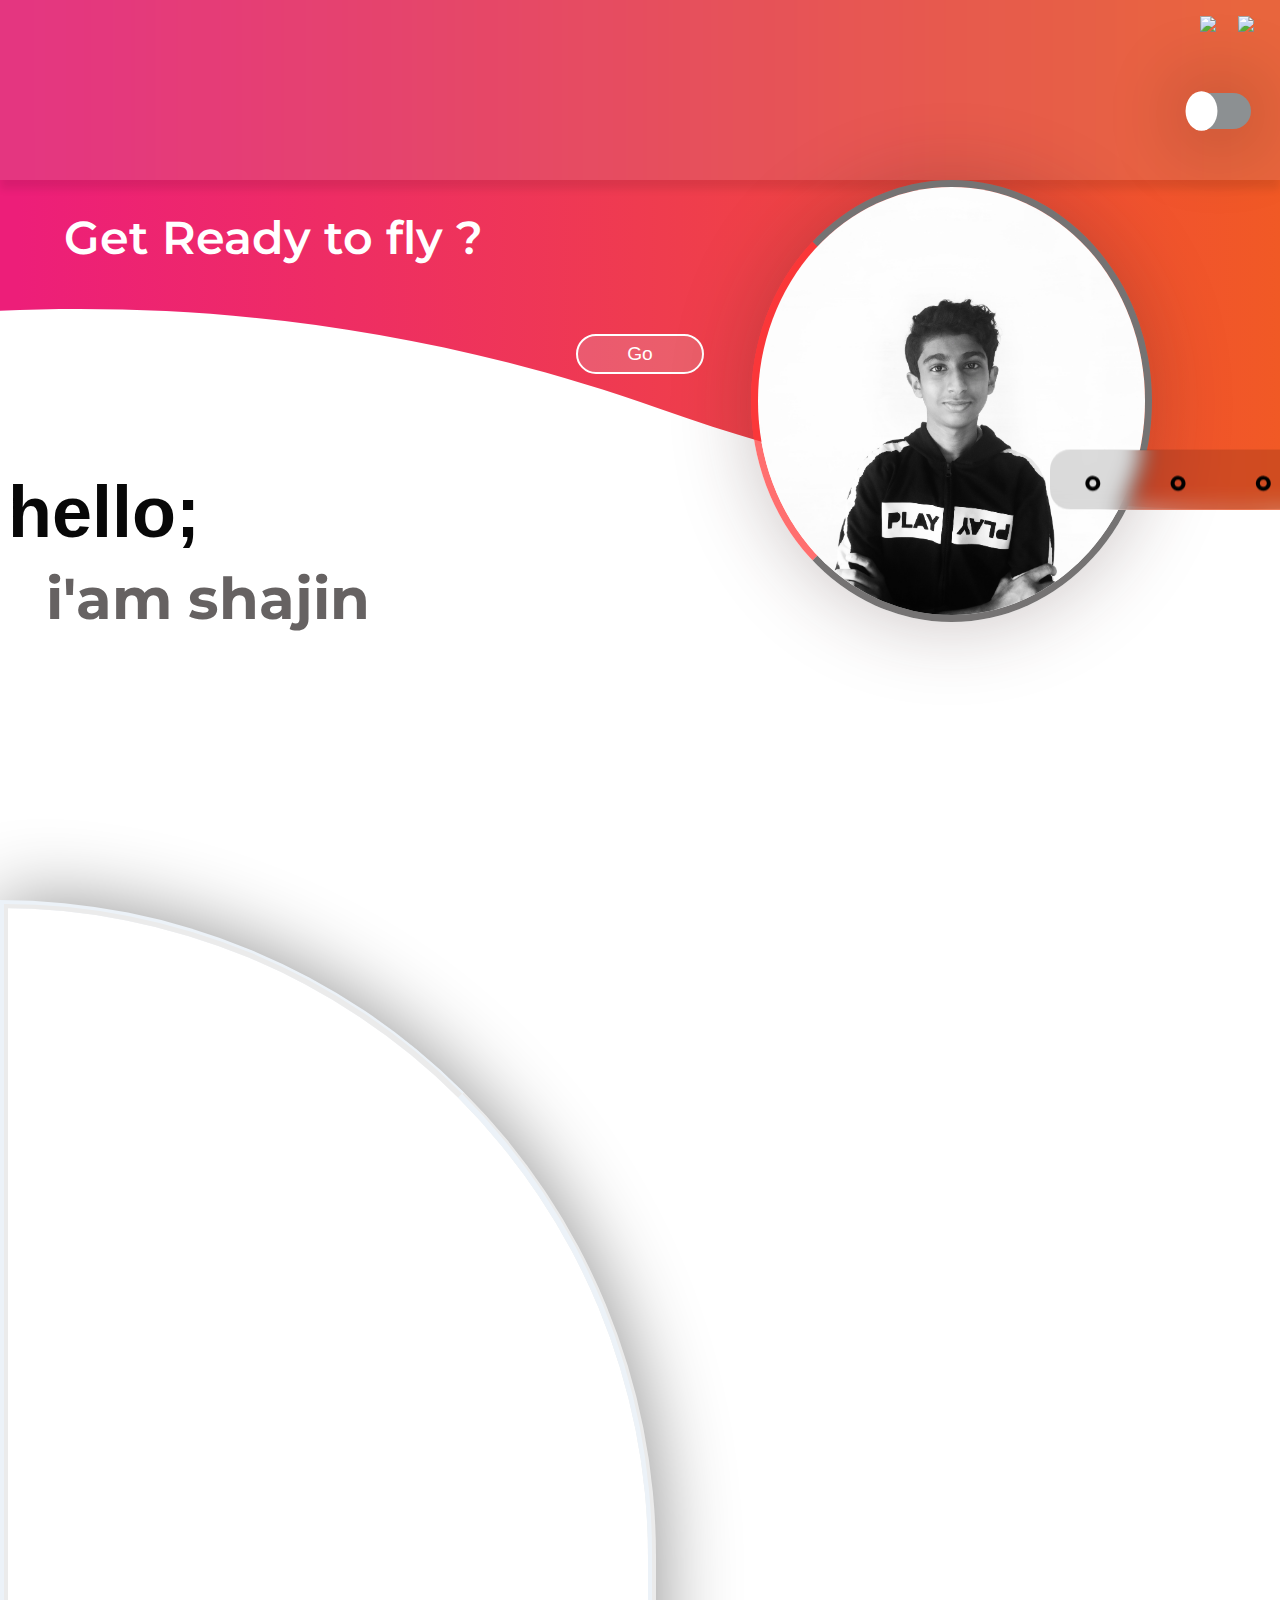
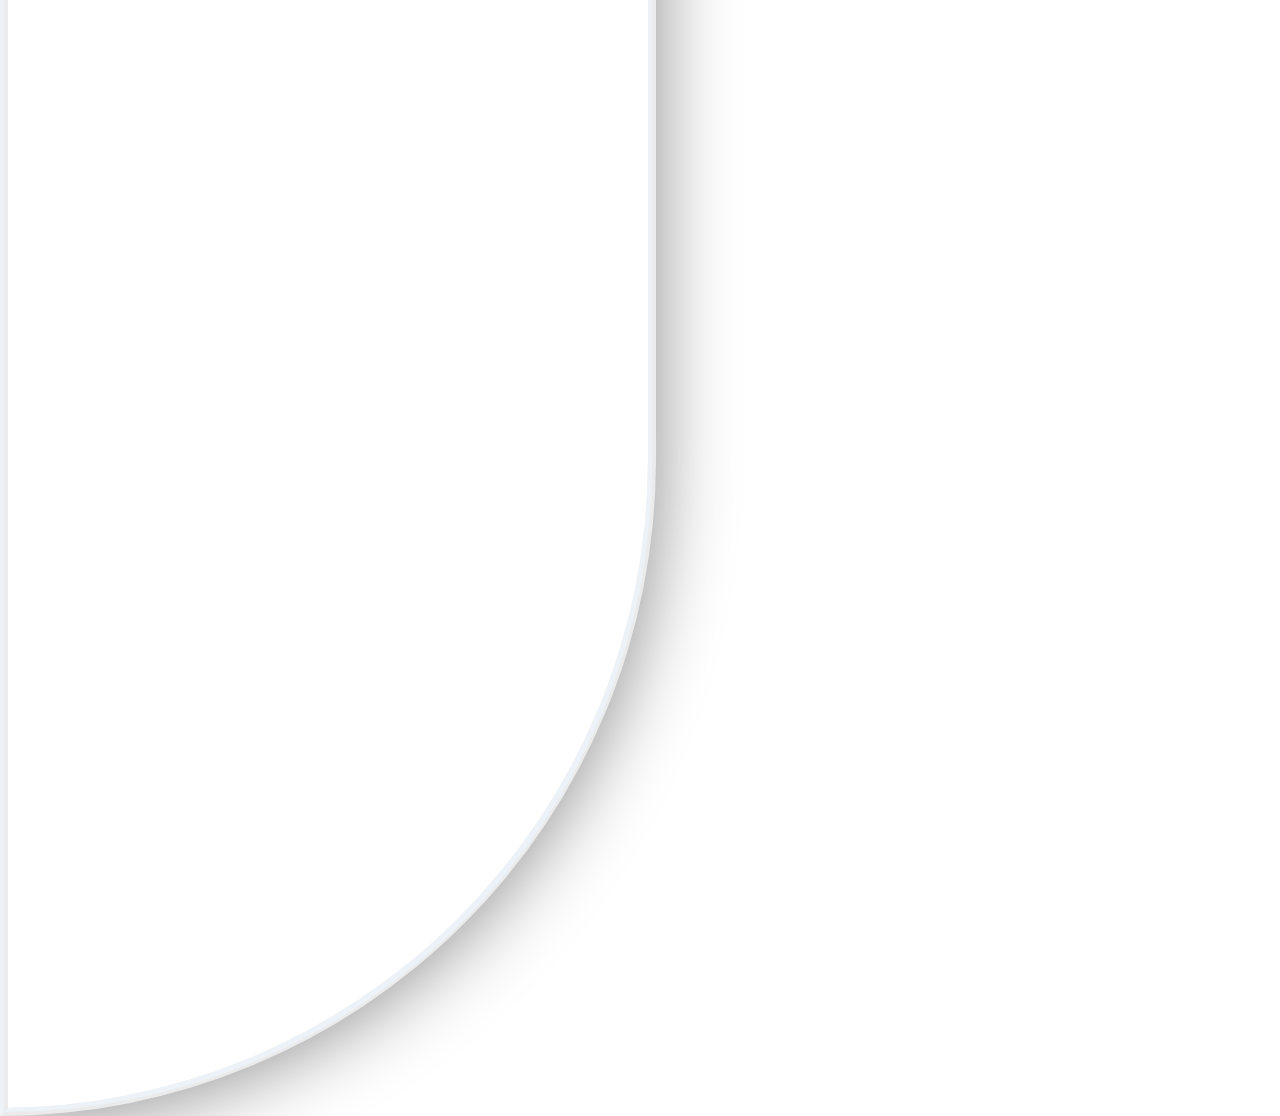
==== commit 55b2f54b: "Add files via upload" ====
--- a/index.html
+++ b/index.html
@@ -192,7 +192,7 @@
     <!-- div of 3 ,css html js -->
 <div id="big-div-1" >    
 
-    <div class="div_1">
+    <div id="div-of-1" class="div_1">
 
         <img class="html" src="/html-logo.png" alt="">
         <p class="p" >html,I have 2K+ line of code </p>
@@ -212,14 +212,14 @@
         <p class="p" >js,I have 4k+ line of code</p>
     </div>
 </div>
-    <div class="div-with-img">
+    <div id="go-1" class="div-with-img">
 
         <h2 class="about-me" >about me</h2>
 
         <h3 class="about-me-text" >me <span class="my-name-shajin" >shajin</span>skills;<h3>
 
 
-            <img class="img-in-div" src="/web1.png" alt="">
+            <!-- <img class="img-in-div" src="/web1.png" alt=""> -->
 
 
         
@@ -253,6 +253,16 @@
     </div>
        <!-- div of 3 ,css html js -->
 
+
+    <div class="div-of-go">
+        <a class="go-2" href="#nav">°</a>
+       <a class="go-1" href="#for-div">°</a>
+       <a class="go-2" href="#for-div-1">°</a>
+    </div>
+
+       <h3 id="for-div">for div</h3>
+
+       <h3 id="for-div-1">for div-1</h3>
 
     
 
@@ -283,5 +293,6 @@
 
 
 
+
 </script>
 </html>--- a/mine.css
+++ b/mine.css
@@ -1,7 +1,67 @@
+
+*{
+  scroll-behavior: smooth;
+}
 .body {
   background: #ffffff;
-  scroll-behavior: smooth;
   overflow-x: hidden;
+}
+
+.div-of-go{
+  backdrop-filter: blur(10px);
+  display:flex;
+  justify-content: space-around;
+  align-items: center;
+  position: fixed;
+  background:rgba(0, 0, 0, 0.137);
+  width: 20%;
+  top:50%;
+  left:82%;
+  rotate: 90deg;
+  z-index:5;
+  border-radius: 20px;
+  -webkit-transform: rotate(90deg)
+}
+#for-div{
+  position:absolute;
+  top:90%;
+  visibility: hidden;
+}
+#for-div-1{
+  position:absolute;
+  top:180%;
+  visibility: hidden;
+}
+
+.go-1:hover{
+  background: rgb(236, 90, 53);
+}
+.go-2:hover{
+  background: rgb(236, 90, 53);
+}
+.go-1{
+  margin-top: 3%;
+  transition: all 100ms ease-in-out;
+  color: #000;
+  position: relative;;
+  z-index:5;
+  font-size: 280%;
+  text-decoration: none;
+  font-weight: 1000;
+  border-radius: 50px;
+}
+
+.go-2{
+  margin-top: 3%;
+  transition: all 100ms ease-in-out;
+  color: #000;
+  font-size: 280%;
+  position: relative;;
+  z-index:5;
+  /* left:20%; */
+  text-decoration: none;
+  font-weight: 1000;
+  border-radius: 50px;
 }
 
 #l_2 {
@@ -75,6 +135,7 @@
 }
 
 .bod {
+  top:0%;
   width: 100%;
   left: 0%;
   position: absolute;
@@ -351,7 +412,7 @@
 }
 
 ::-webkit-scrollbar {
-  width: 14px;
+  width: 8.6px;
   background: black;
 }
 
@@ -406,6 +467,7 @@
 }
 
 .bar-1 {
+  top: 60%;
   margin-left: 6%;
   position: absolute;
   width: 35%;
@@ -426,7 +488,7 @@
   height: 65%;
   left: 45.2%;
   background: -webkit-gradient(linear, left top, left bottom, from(#bbff00), to(#00ff95));
-  background: linear-gradient(#bbff00, #00ff95);
+  background: linear-gradient(to right,#a6ff00, #00ff95);
   border-radius: 30px;
   /* to make center */
   transform: translate(-50%, -50%);
@@ -458,7 +520,7 @@
   height: 65%;
   left: 41%;
   background: -webkit-gradient(linear, left top, left bottom, from(#bbff00), to(#00ff95));
-  background: linear-gradient(#bbff00, #00ff95);
+  background: linear-gradient(to right,#a6ff00, #00ff95);
   border-radius: 30px;
   /* to make center */
   transform: translate(-50%, -50%);
@@ -472,7 +534,7 @@
   margin-left: 6%;
   position: absolute;
   top: 76%;
-  width: 35%;
+  width: 25%;
   height: 6%;
   background: #043257;
   left: 10%;
@@ -490,7 +552,7 @@
   height: 67%;
   left: 31%;
   background: -webkit-gradient(linear, left top, left bottom, from(#bbff00), to(#00ff95));
-  background: linear-gradient(#bbff00, #00ff95);
+  background: linear-gradient(to right,#a6ff00, #00ff95);
   border-radius: 30px;
   /* to make center */
   transform: translate(-50%, -50%);
@@ -503,7 +565,7 @@
 .bar-4 {
   margin-left: 6%;
   position: absolute;
-  top: 90%;
+  top: 70%;
   width: 35%;
   height: 6%;
   background: #043257;
@@ -522,7 +584,7 @@
   height: 70%;
   left: 34.3%;
   background: -webkit-gradient(linear, left top, left bottom, from(#bbff00), to(#00ff95));
-  background: linear-gradient(#bbff00, #00ff95);
+  background: linear-gradient(to right,#a6ff00, #00ff95);
   border-radius: 30px;
   /* to make center */
   transform: translate(-50%, -50%);
@@ -632,8 +694,8 @@
   left: -100%;
   opacity: 0;
   border-radius: 10px;
-  -webkit-box-shadow: rgba(0, 0, 0, 0.24) 0px 3px 8px;
-          box-shadow: rgba(0, 0, 0, 0.24) 0px 3px 8px;
+  -webkit-box-shadow: rgba(0, 0, 0, 0.507) 0px 3px 8px;
+          box-shadow: rgba(0, 0, 0, 0.541) 0px 3px 8px;
 }
 
 .div-with-img-ativ {
@@ -647,11 +709,9 @@
   position: absolute;
   width: 70%;
   height: 70%;
-  top: 210%;
+  top: 200%;
   left: 15.5%;
   border-radius: 10px;
-  -webkit-box-shadow: rgba(170, 12, 12, 0.329) 7px 7px 8px;
-          box-shadow: rgba(170, 12, 12, 0.329) 7px 7px 8px;
 }
 
 .div-with-img:hover {
@@ -848,7 +908,7 @@
 
 #darkMode {
   position: absolute;
-  right: 0%;
+  right: 2%;
   top: 10%;
   z-index: 10;
   background: #000;
@@ -916,7 +976,7 @@
   background: white;
   position: absolute;
   top: 100%;
-  height: 300%;
+  height: 200%;
   width: 50%;
   left: 0;
   border-top-right-radius: 700px;
@@ -1077,8 +1137,7 @@
     background: #b8b4b467;
   }
   #logo {
-    position: absolute;
-    top: -24%;
+    display: none;
   }
   .my-img {
     display: none;
@@ -1094,12 +1153,6 @@
 @media (max-width: 375px) {
   .nav {
     background: #b8b4b450;
-  }
-  .img-1 {
-    left: 5%;
-  }
-  .img-2 {
-    left: 13%;
   }
   .bod {
     width: 100%;
@@ -1112,8 +1165,8 @@
     display: none !important;
   }
   input[type="checkbox"] {
-    position: relative;
-    top: 5%;
+    position:absolute;
+    top: 50%;
     right: 8%;
     width: 10%;
     height: 2.8%;
@@ -1160,8 +1213,8 @@
     color: black;
     width: 87%;
   }
-  /* .what-done{
-        font-size: 210%;
+  /* .what-done{
+        font-size: 210%;
     } */
   .python-46 {
     font-size: 90%;
@@ -1190,28 +1243,28 @@
   position: absolute;
   left: 0%;
   left: 0%;
-  width: 60%;
+  width: 50%;
 }
 
 .bar-2 {
   position: absolute;
   margin-top: 2%;
   top: 40%;
-  width: 60%;
+  width: 50%;
   left: 0%;
 }
 
 .bar-3 {
   position: absolute;
   margin-top: 5.6%;
-  width: 60%;
+  width: 50%;
   left: 0%;
 }
 
 .bar-4 {
   margin-top: 1.5%;
   position: absolute;
-  width: 60%;
+  width: 50%;
   left: 0%;
 }
 
@@ -1261,8 +1314,21 @@
 }
 
 @media (max-width: 414px) {
+
+  .img-1 {
+    top: 3%;
+    left: 4%;
+  }
+  .img-2 {
+    top: 3%;
+    left: 17%;
+  }
+
+#nav{
+  height: 10%;
+}
   #logo {
-    left: -27%;
+    display: none;
   }
   #sms {
     display: none !important;
@@ -1271,7 +1337,7 @@
     display: none;
   }
   input[type="checkbox"] {
-    position: relative;
+    position: absolute;;
     top: 5%;
     right: 8%;
     width: 10%;
@@ -1281,7 +1347,7 @@
     -webkit-appearance: none;
     border-radius: 20px;
     outline: none;
-    background: #c9dae4 !important;
+    background: #474b4d !important;
     -webkit-box-shadow: rgba(0, 0, 0, 0.459) 0px 3px 80px;
             box-shadow: rgba(0, 0, 0, 0.459) 0px 3px 80px;
     -webkit-transition: all 500ms ease-in-out;
@@ -1296,11 +1362,11 @@
     width: 45%;
     height: 100%;
     border-radius: 50%;
-    left: 0;
-    top: 0;
+    left: 0%;
+    top: 0%;
     -webkit-transform: scale(1.1);
             transform: scale(1.1);
-    background: #535051;
+    background: #929292;
     -webkit-transition: all 360ms ease-in-out;
     transition: all 360ms ease-in-out;
   }
@@ -1336,34 +1402,34 @@
   .div-with-img {
     position: absolute;
     width: 90%;
-    left: 5.6%;
+    /* left: 5.6%; */
   }
   .bar-1 {
     position: absolute;
     margin-top: 3%;
-    top: 42%;
+    top: 45%;
     left: 0%;
     left: 0%;
-    width: 60%;
+    width: 80%;
   }
   .bar-2 {
     position: absolute;
     margin-top: 2%;
-    top: 50%;
-    width: 60%;
+    top: 57%;
+    width: 80%;
     left: 0%;
   }
   .bar-3 {
     position: absolute;
-    width: 60%;
+    width: 80%;
     left: 0%;
-    top: 62%;
+    top: 66%;
   }
   .bar-4 {
     position: absolute;
-    width: 60%;
+    width: 80%;
     left: 0%;
-    top: 73%;
+    top: 80%;
   }
   .text {
     font-size: 155%;
@@ -1402,9 +1468,16 @@
 }
 
 @media (min-width: 720px) and (max-width: 795px) {
+  .img-1 {
+    top: 3%;
+    left: 4%;
+  }
+  .img-2 {
+    top: 3%;
+    left: 17%;
+  }
   #logo {
-    position: absolute;
-    top: -10%;
+    display:none;
   }
   .hello {
     color: #8a8886;
@@ -1413,8 +1486,8 @@
 
 @media (max-width: 800px) {
   #my-img {
-    right: 1.4%;
-    top: 26%;
+    right: 3.2%;
+    top: 23%;
     width: 50%;
     display: block;
   }
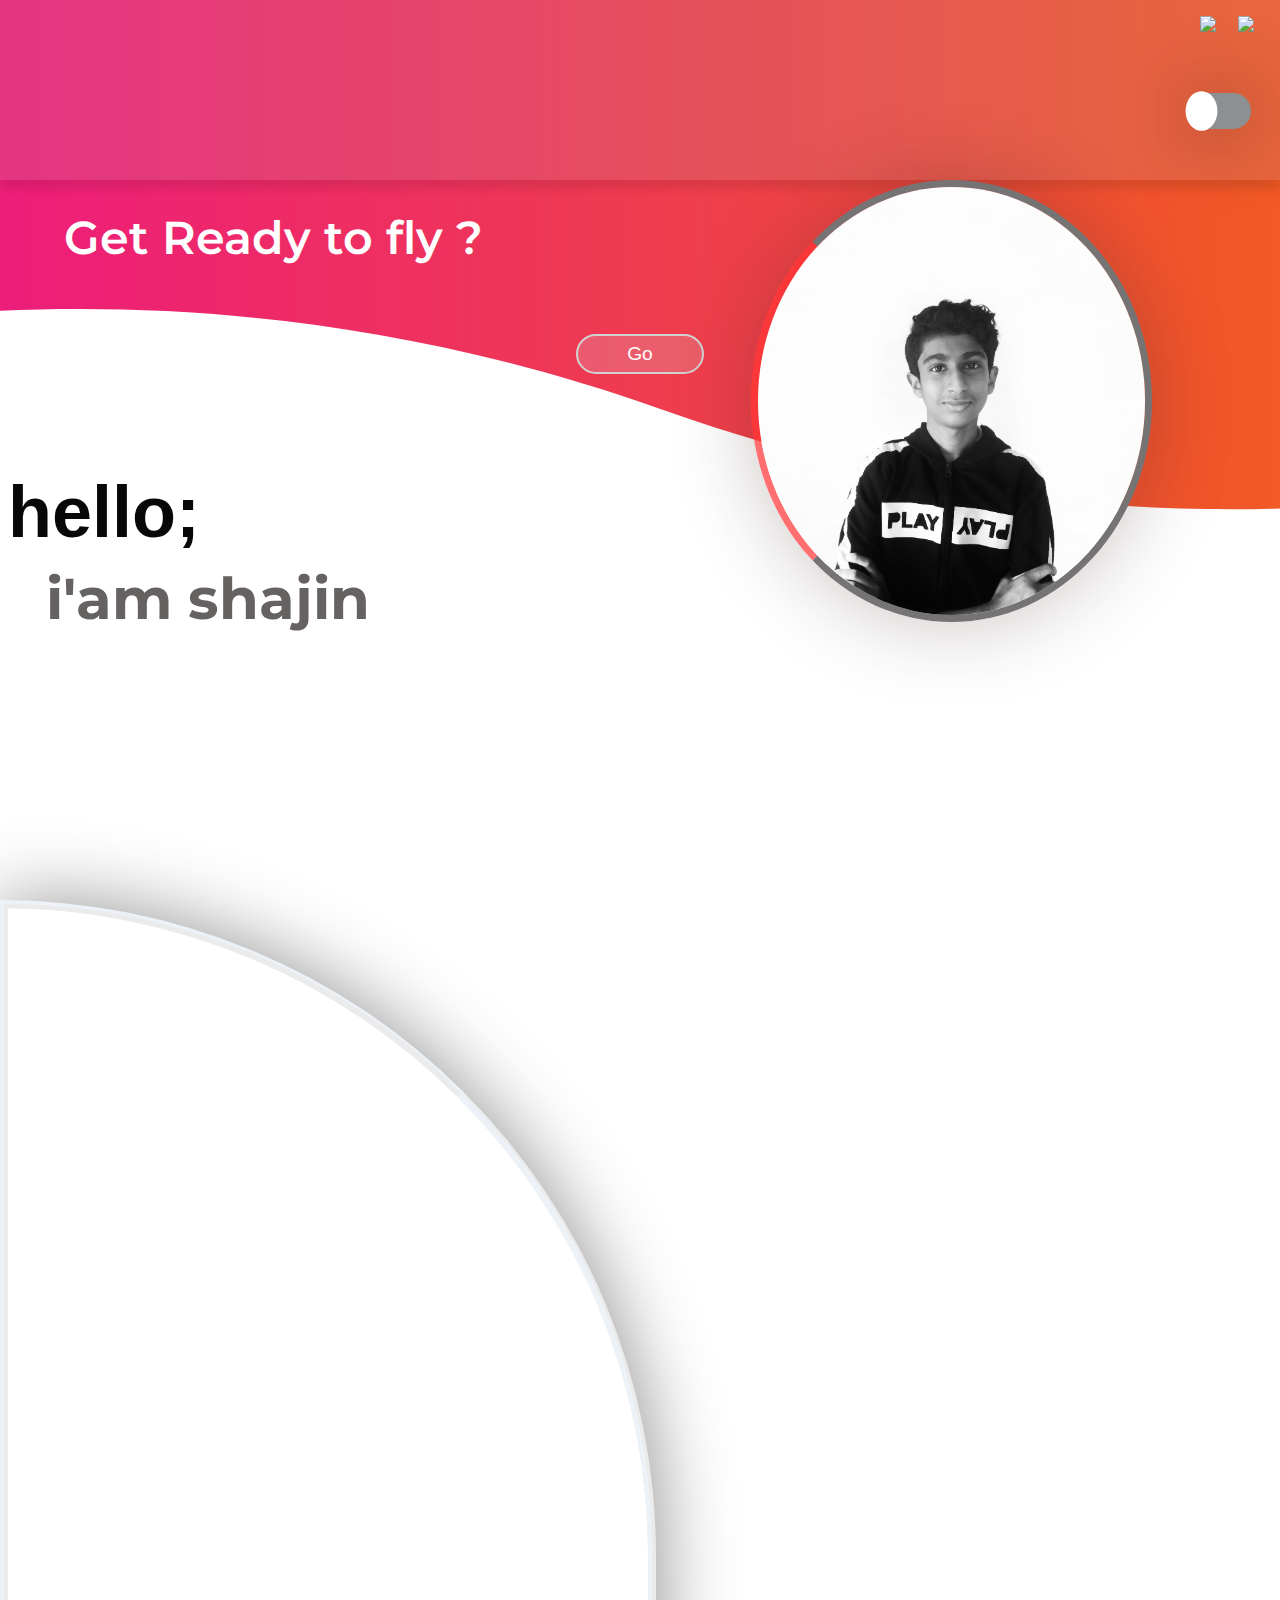
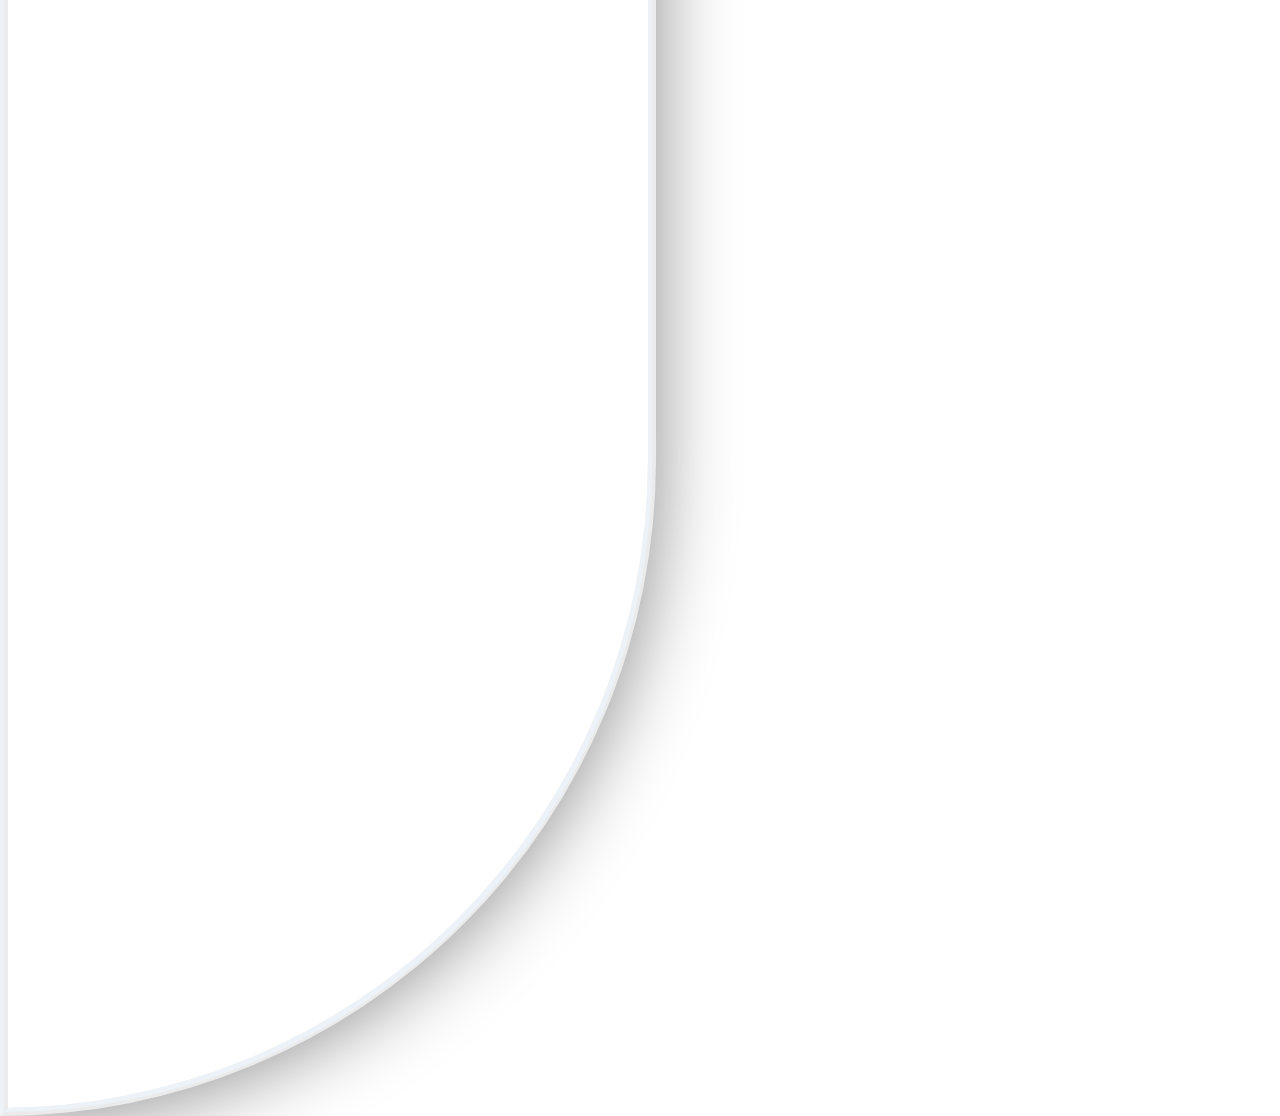
==== commit 75c5360d: "Add files via upload" ====
--- a/index.html
+++ b/index.html
@@ -198,7 +198,7 @@
         <p class="p" >html,I have 2K+ line of code </p>
     </div>
 
-    <div class="div_2">
+    <div id="div_2" class="div_2">
 
         <img class="css" src="/css.png" alt="">
 
@@ -250,21 +250,28 @@
             </div>
 
 
+
+
+
+
     </div>
        <!-- div of 3 ,css html js -->
 
 
-    <div class="div-of-go">
-        <a class="go-2" href="#nav">°</a>
-       <a class="go-1" href="#for-div">°</a>
-       <a class="go-2" href="#for-div-1">°</a>
+    <div id="div-of-go" class="div-of-go">
+        <a class="go-2" href="#nav"><img class="Home-logo" src="/Home logo (Al).png" alt=""></a>
+       <a class="go-1" href="#for-div"><img class="card-logo " src="/card logo(Al)-01.png" alt=""></a>
+       <a class="go-3" href="#for-div-1"><img class="user-logo" src="/user logo(Al).png" alt=""></a>
     </div>
 
        <h3 id="for-div">for div</h3>
 
        <h3 id="for-div-1">for div-1</h3>
 
-    
+
+
+
+    <h2 id="srcolling-id" >auto scrolling is On</h2>
 
 </body>
 <script>
--- a/mine.css
+++ b/mine.css
@@ -5,22 +5,31 @@
 .body {
   background: #ffffff;
   overflow-x: hidden;
+
+}
+
+.div-of-go:hover{
+  opacity: 100%;
 }
 
 .div-of-go{
+  display: none;
+  transform: translate(-50% -50%);
+ -webkit-transform: translate(-50% -50%);
+ -moz-transform: translate(-50% -50%);
+  transition: all 900ms ease-in-out;
+  /* opacity: 50%; */
   backdrop-filter: blur(10px);
-  display:flex;
-  justify-content: space-around;
-  align-items: center;
+  /* display:flex; */
   position: fixed;
-  background:rgba(0, 0, 0, 0.137);
-  width: 20%;
-  top:50%;
-  left:82%;
-  rotate: 90deg;
+  background:rgba(14, 13, 13, 0.11);
+  width: 100%;
+  top:87%;
+  left:0%;
   z-index:5;
   border-radius: 20px;
-  -webkit-transform: rotate(90deg)
+  /* -webkit-transform: rotate(90deg);
+  -moz-transform: rotate(90deg); */
 }
 #for-div{
   position:absolute;
@@ -33,35 +42,74 @@
   visibility: hidden;
 }
 
-.go-1:hover{
-  background: rgb(236, 90, 53);
-}
-.go-2:hover{
-  background: rgb(236, 90, 53);
-}
+.go-2:active{
+  color: #15c015;
+}
+
+.go-1:active{
+  color: #15c015;
+}
+#darkMode:active{
+  background-color: #20cf19 !important;
+}
+
+.user-logo:active{
+opacity: 70%;
+}
+.Home-logo:active{
+  opacity: 70%;
+}
+.card-logo:active{
+  opacity: 70%;
+}
+
+.user-logo{
+  position: relative;
+  width: 5%;
+  height: auto;
+}
+
 .go-1{
   margin-top: 3%;
-  transition: all 100ms ease-in-out;
+  position: relative;;
+  z-index:5;
+  border-radius: 50px;
+  left:40%;
+}
+
+.card-logo{
+  position: relative;
+  width: 7%;
+  height: auto;
+}
+
+.Home-logo{
+  position: relative;
+  width: 5%;
+  height: auto;
+}
+
+.go-2{
+  margin-top: 3%;
   color: #000;
   position: relative;;
   z-index:5;
-  font-size: 280%;
   text-decoration: none;
   font-weight: 1000;
   border-radius: 50px;
-}
-
-.go-2{
+  width: 900%;
+  left:5%;
+}
+.go-3{
   margin-top: 3%;
-  transition: all 100ms ease-in-out;
   color: #000;
-  font-size: 280%;
   position: relative;;
   z-index:5;
-  /* left:20%; */
   text-decoration: none;
   font-weight: 1000;
   border-radius: 50px;
+  width: 900%;
+  left:80%;
 }
 
 #l_2 {
@@ -119,7 +167,7 @@
   width: 10%;
   height: 5%;
   color: white;
-  border: 2px solid white;
+  border: 2px solid rgb(211, 208, 208);
   border-radius: 20px;
   font-size: 120%;
   background: rgba(223, 218, 218, 0.212);
@@ -441,6 +489,11 @@
 .css-84 {
   margin-left: 10%;
 }
+.nav-a{
+  background: #00000063 !important;
+}
+
+
 
 .nav {
   -webkit-backdrop-filter: blur(50px);
@@ -472,13 +525,13 @@
   position: absolute;
   width: 35%;
   height: 6%;
-  background: #043257;
+  background: #4c4d4c7c;
   left: 10%;
   border-radius: 25px;
 }
 
 .bar-1-in {
-  color: #070577;
+  color: #ffffff;
   font-family: Tahoma, Geneva, Verdana, sans-serif;
   text-align: center;
   padding-bottom: 1%;
@@ -486,9 +539,9 @@
   top: 50%;
   width: 89%;
   height: 65%;
-  left: 45.2%;
-  background: -webkit-gradient(linear, left top, left bottom, from(#bbff00), to(#00ff95));
-  background: linear-gradient(to right,#a6ff00, #00ff95);
+  left: 44.6%;
+  background: -webkit-gradient(linear, left top, left bottom, from(#ed1e79), to(#f05825));
+  background: linear-gradient(to right,#e9334b,#f05825);
   border-radius: 30px;
   /* to make center */
   transform: translate(-50%, -50%);
@@ -504,13 +557,13 @@
   top: 60%;
   width: 35%;
   height: 6%;
-  background: #043257;
+  background: #4c4d4c7c;
   left: 10%;
   border-radius: 25px;
 }
 
 .bar-2-in {
-  color: #070577;
+  color: #ffffff;
   font-family: Tahoma, Geneva, Verdana, sans-serif;
   text-align: center;
   padding-bottom: 1%;
@@ -518,9 +571,9 @@
   top: 50%;
   width: 80%;
   height: 65%;
-  left: 41%;
-  background: -webkit-gradient(linear, left top, left bottom, from(#bbff00), to(#00ff95));
-  background: linear-gradient(to right,#a6ff00, #00ff95);
+  left: 40.3%;
+  background: -webkit-gradient(linear, left top, left bottom, from(#ed1e79), to(#f05825));
+  background: linear-gradient(to right,#e9334b,#f05825);
   border-radius: 30px;
   /* to make center */
   transform: translate(-50%, -50%);
@@ -536,13 +589,13 @@
   top: 76%;
   width: 25%;
   height: 6%;
-  background: #043257;
+  background: #4c4d4c7c;
   left: 10%;
   border-radius: 25px;
 }
 
 .bar-3-in {
-  color: #070577;
+  color: #ffffff;
   font-family: Tahoma, Geneva, Verdana, sans-serif;
   text-align: center;
   padding-bottom: 1%;
@@ -550,9 +603,9 @@
   top: 50%;
   width: 60%;
   height: 67%;
-  left: 31%;
-  background: -webkit-gradient(linear, left top, left bottom, from(#bbff00), to(#00ff95));
-  background: linear-gradient(to right,#a6ff00, #00ff95);
+  left: 30.3%;
+  background: -webkit-gradient(linear, left top, left bottom, from(#ed1e79), to(#f05825));
+  background: linear-gradient(to right,#e9334b,#f05825);
   border-radius: 30px;
   /* to make center */
   transform: translate(-50%, -50%);
@@ -568,13 +621,13 @@
   top: 70%;
   width: 35%;
   height: 6%;
-  background: #043257;
+  background: #4c4d4c7c;
   left: 10%;
   border-radius: 25px;
 }
 
 .bar-4-in {
-  color: #070577;
+  color: #ffffff;
   font-family: Tahoma, Geneva, Verdana, sans-serif;
   text-align: center;
   padding-bottom: 1%;
@@ -582,9 +635,9 @@
   top: 50%;
   width: 67%;
   height: 70%;
-  left: 34.3%;
-  background: -webkit-gradient(linear, left top, left bottom, from(#bbff00), to(#00ff95));
-  background: linear-gradient(to right,#a6ff00, #00ff95);
+  left: 33.7%;
+  background: -webkit-gradient(linear, left top, left bottom, from(#ed1e79), to(#f05825));
+  background: linear-gradient(to right,#e9334b,#f05825);
   border-radius: 30px;
   /* to make center */
   transform: translate(-50%, -50%);
@@ -1006,6 +1059,20 @@
   /* margin-top: 20%; */
 }
 
+#srcolling-id{
+  position:fixed;
+  z-index: 10;
+  font-family:Arial, Helvetica, sans-serif;
+  font-size: 105%;
+  color: #ff0000ad;
+  background: #fffffffd;
+  border-radius: 4px;
+  -webkit-backdrop-filter: blur(30px);
+          backdrop-filter: blur(30px);
+          display: none;
+
+}
+
 .div_1 {
   -webkit-backdrop-filter: blur(30px);
           backdrop-filter: blur(30px);
@@ -1026,36 +1093,45 @@
   opacity: 0;
 }
 
+.div_1:active{
+  transition: all  0s;
+  background:#393b39;
+}
+.div_2:active{
+  transition: all  0s;
+  background:#393b39;
+}
+.div_3:active{
+  transition: all  0s;
+  background:#393b39;
+}
+
 .div_1:hover {
   cursor: pointer;
-  color: black;
   -webkit-transform: scale(109%);
           transform: scale(109%);
-  background: rgba(253, 253, 253, 0.014);
-  -webkit-box-shadow: rgba(0, 0, 0, 0.849) 0px 5px 10px;
-          box-shadow: rgba(0, 0, 0, 0.849) 0px 5px 10px;
+          -webkit-box-shadow: rgba(0, 0, 0, 0.973) 0px 5px 10px;
+          box-shadow: rgba(0, 0, 0, 0.959) 0px 5px 10px;
   border-top-right-radius: 50px;
+  z-index:10;
+
 }
 
 .div_2:hover {
   cursor: pointer;
-  color: #000000;
-  background: rgba(253, 253, 253, 0.014);
   -webkit-transform: scale(109%);
           transform: scale(109%);
-  -webkit-box-shadow: rgba(0, 0, 0, 0.849) 0px 5px 10px;
-          box-shadow: rgba(0, 0, 0, 0.849) 0px 5px 10px;
+          -webkit-box-shadow: rgba(0, 0, 0, 0.973) 0px 5px 10px;
+          box-shadow: rgba(0, 0, 0, 0.959) 0px 5px 10px;
   border-top-right-radius: 50px;
 }
 
 .div_3:hover {
   cursor: pointer;
-  color: black;
-  background: rgba(253, 253, 253, 0.014);
   -webkit-transform: scale(109%);
           transform: scale(109%);
-  -webkit-box-shadow: rgba(0, 0, 0, 0.849) 0px 5px 10px;
-          box-shadow: rgba(0, 0, 0, 0.849) 0px 5px 10px;
+  -webkit-box-shadow: rgba(0, 0, 0, 0.973) 0px 5px 10px;
+          box-shadow: rgba(0, 0, 0, 0.959) 0px 5px 10px;
   border-top-right-radius: 50px;
 }
 
@@ -1078,7 +1154,8 @@
   transition: all  1.5s ease-in-out;
   left: -50%;
   border-radius: 5px;
-  background: linear-gradient(2deg, #ff3c00cb, #df194b);
+  /* background: linear-gradient(2deg, #ff3c00cb, #df194b); */
+  background: linear-gradient(120deg, #ff3c00cb, #e03459);
   height: auto;
   width: 30%;
   top: 125%;
@@ -1098,7 +1175,8 @@
   transition: all  1.8s ease-in-out;
   border-radius: 5px;
   background: -webkit-gradient(linear, left top, left bottom, from(#ff3c00cb), to(#e03459));
-  background: linear-gradient(#ff3c00cb, #e03459);
+  /* background: linear-gradient(#ff3c00cb, #e03459); */
+  background: linear-gradient(70deg, #ff3c00cb, #e03459);
   left: -69%;
   top: 125%;
   height: auto;
@@ -1151,6 +1229,10 @@
 }
 
 @media (max-width: 375px) {
+  .div-of-go{
+    position:fixed;
+    top:95%;
+  }  
   .nav {
     background: #b8b4b450;
   }
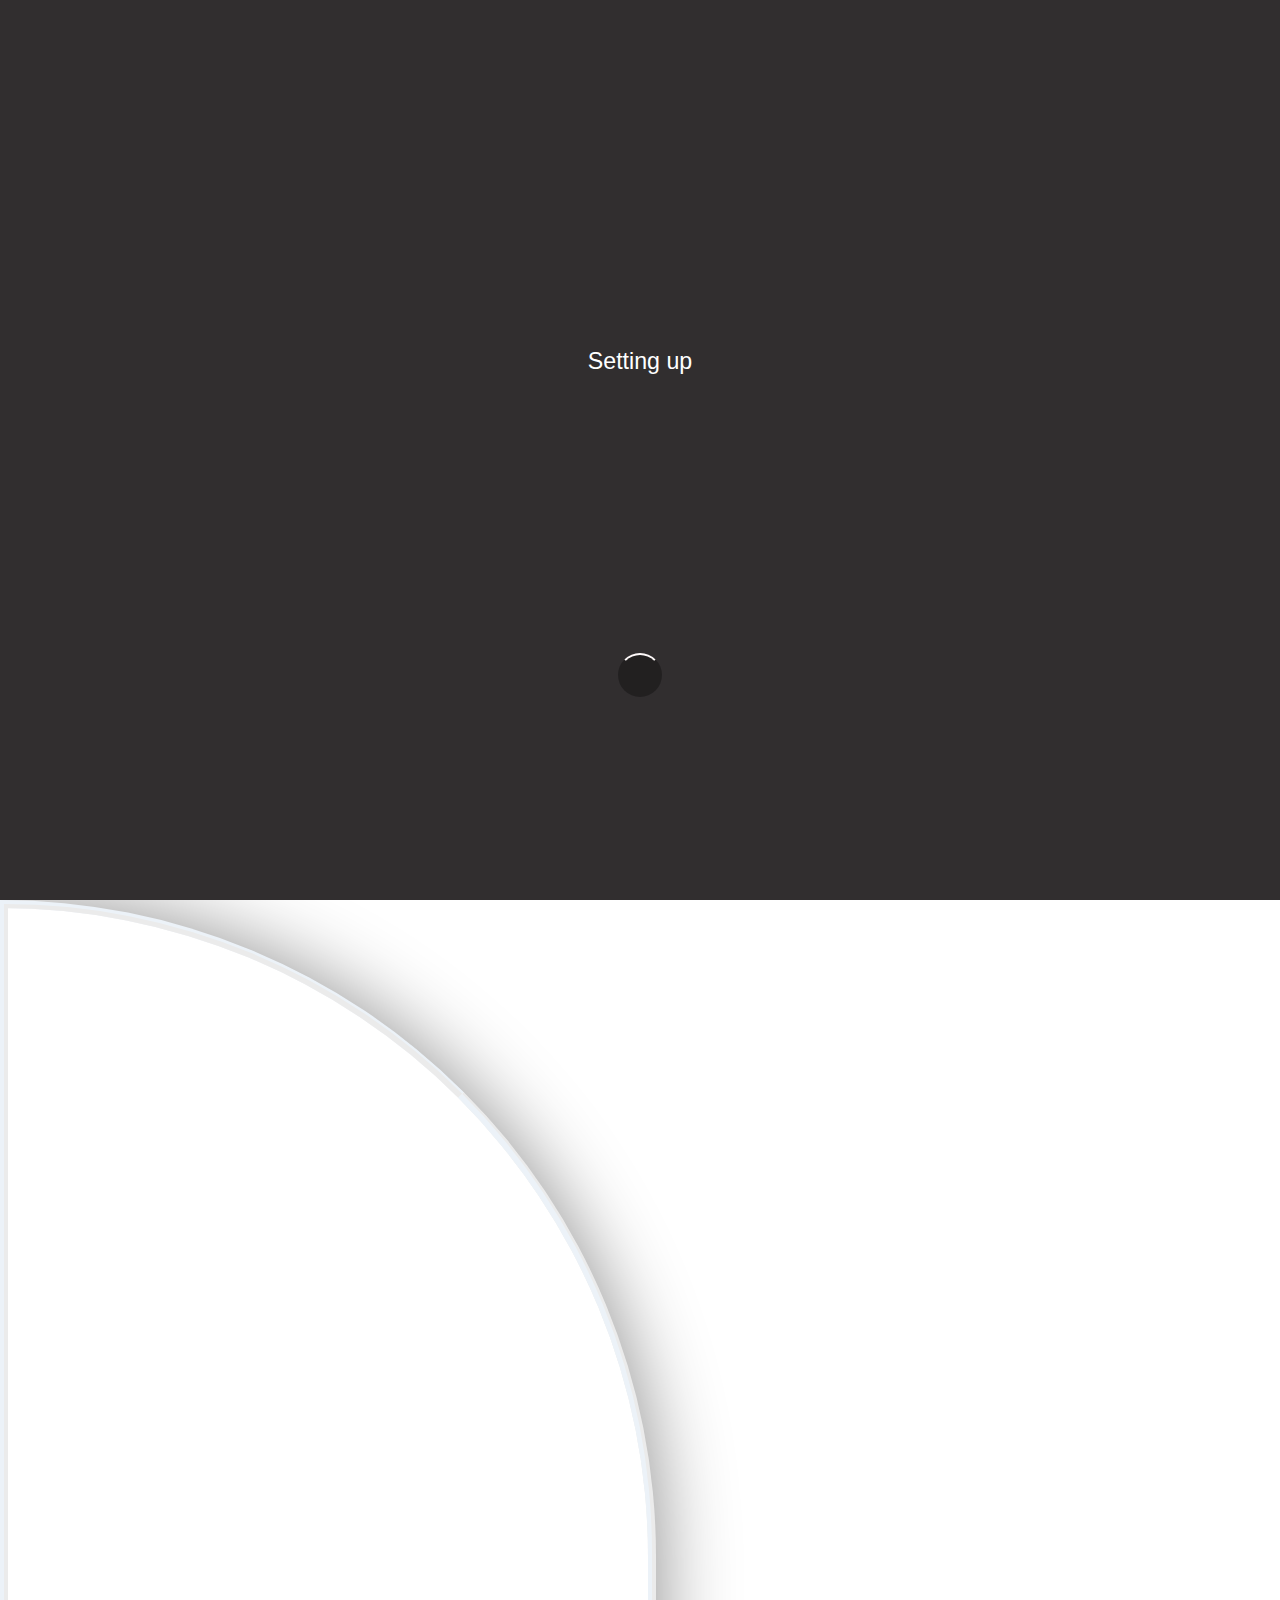
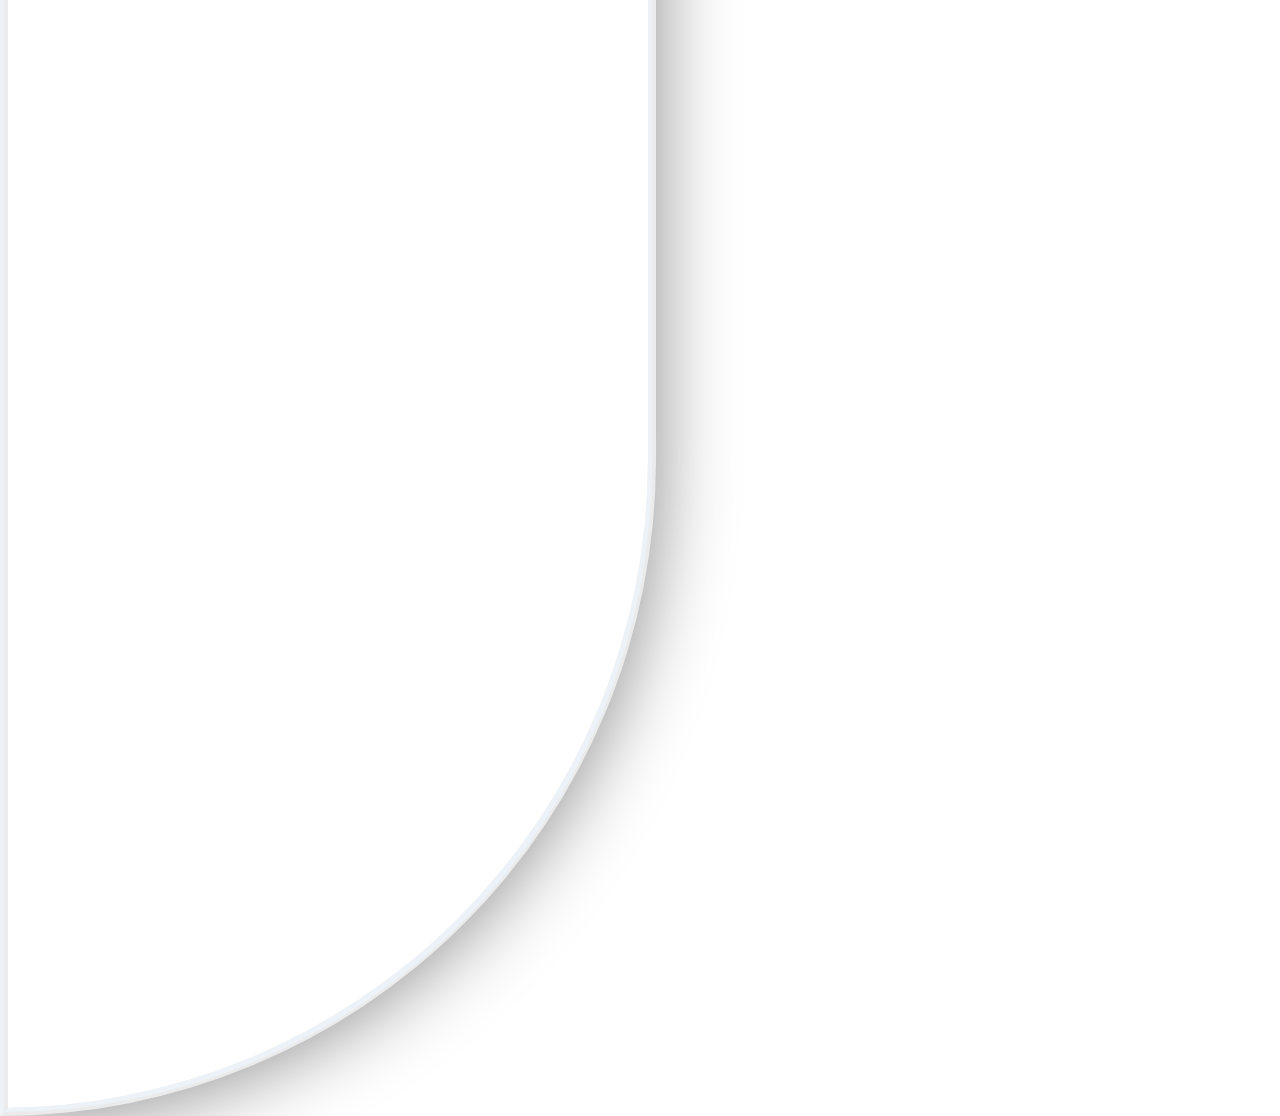
==== commit a15a396e: "Add files via upload" ====
--- a/index.html
+++ b/index.html
@@ -1,12 +1,5 @@
 <!-- https://shajin.netlify.app/ -->
-
-
-
-<!-- dns1.p03.nsone.net
-dns2.p03.nsone.net
-dns3.p03.nsone.net
-dns4.p03.nsone.net -->
-
+<!-- http://127.0.0.1:5500/index.html#nav -->
 <!DOCTYPE html>
 <html lang="en">
 <head>
@@ -18,15 +11,20 @@
     
     <meta charset="UTF-8">
     <meta name="viewport" content="width=device-width, initial-scale=1.0">
+    <meta name="color-theme" content="#ff0766" >
     <title>Document</title>
-    <script src="/index.js"></script>
-    <script src="/anime.min.js"></script>
 </head>
 
-
-
-<h1 class="hello" >hello;<br>
-       <samp class="samp-hello" > i'am shajin </samp>
+<div id="opening" class="opening">
+    <h2 id="set-up" >Setting up</h2>
+
+    <div id="outer-bar">
+    </div>
+
+</div>
+
+<h1 class="hello" >Hello;<br>
+       <samp class="samp-hello" > I'am shajin </samp>
 </h1>
 
 
@@ -219,7 +217,7 @@
         <h3 class="about-me-text" >me <span class="my-name-shajin" >shajin</span>skills;<h3>
 
 
-            <!-- <img class="img-in-div" src="/web1.png" alt=""> -->
+
 
 
         
@@ -274,32 +272,6 @@
     <h2 id="srcolling-id" >auto scrolling is On</h2>
 
 </body>
-<script>
-    const   maxW = innerWidth;
-    if(maxW>800){
-    document.getElementById("l_2").style.display="none";
-    }
-
-
-    var js = anime({
-  targets:".my-svg",
-  d:[
-    {value:'M1280,493h-33c0,0-110-150-128,0s-586.001-466-604,0s-316-134-382,6S5,493,7,993V5h1575V893z'}
-  ],
-  // points: ['1284.5,804 -1,804 -1,0.5 238.111,392.591 1280,0 ',],
-  loop:true,
-  direction: 'alternate',
-  // easing: 'easeInOutSine',
-  easing: 'easeInOutQuad',
-//   easing: 'easeInOutExpo',
-  // easing: 'easeOutQuad',
-  duration: 3000,
-})
-
-    
-
-
-
-
-</script>
+<script src="/index.js"></script>
+<script src="/anime.min.js"></script>
 </html>--- a/mine.css
+++ b/mine.css
@@ -7,6 +7,67 @@
   overflow-x: hidden;
 
 }
+
+.opening{
+  transition: all 700ms ease-in-out;
+  position:fixed;
+  left:0%;
+  top:0%;
+  width: 100%;
+  height: 100%;
+  background: rgb(49, 46, 47);
+  z-index:1000;
+}
+#opening #outer-bar{
+  animation: alternate-reverse 2s outerbar;
+  animation-iteration-count: infinite;
+  position:absolute;
+  top:75%;
+  left:50%;
+  width: 2.5rem;
+  height: 2.5rem;
+  background: rgba(0, 0, 0, 0.301);
+  border-radius: 50%;
+  transform: translate(-50%, -50%);
+  -webkit-transform: translate(-50%, -50%);
+  -moz-transform: translate(-50%, -50%);
+  -o-transform: translate(-50%, -50%);
+  -ms-transform: translate(-50%, -50%);
+  border-top: 2px snow solid;
+  border-left: 2px rgba(255, 250, 250, 0) solid;
+  border-right: 2px rgba(255, 250, 250, 0) solid;
+  border-bottom: 2px rgba(255, 250, 250, 0) solid;
+}
+
+#set-up{
+  transition: all  900ms ease-in-out;
+  position:absolute;
+  top:38%;
+  left:50%;
+  transform: translate(-50%, -50%);
+  -webkit-transform: translate(-50%, -50%);
+  -moz-transform: translate(-50%, -50%);
+  -o-transform: translate(-50%, -50%);
+  -ms-transform: translate(-50%, -50%);
+  font-size: 145%;
+  font-family: Arial, Helvetica, sans-serif;
+  font-weight: 50;
+  color: white;
+  font-stretch: ultra-expanded;
+}
+
+@keyframes outerbar{
+  0%{
+    -webkit-transform: rotate(360deg);
+    transform: rotate(360deg);
+  }
+
+  100%{
+    -webkit-transform: rotate(0deg);
+    transform: rotate(0deg);
+  }
+}
+
 
 .div-of-go:hover{
   opacity: 100%;
@@ -18,18 +79,16 @@
  -webkit-transform: translate(-50% -50%);
  -moz-transform: translate(-50% -50%);
   transition: all 900ms ease-in-out;
-  /* opacity: 50%; */
   backdrop-filter: blur(10px);
-  /* display:flex; */
   position: fixed;
-  background:rgba(14, 13, 13, 0.11);
+  background:rgba(36, 34, 34, 0.192);
   width: 100%;
-  top:87%;
+  /* top:87%; */
+  /* margin-top: 150%; */
+  bottom: 2.6%;
   left:0%;
   z-index:5;
   border-radius: 20px;
-  /* -webkit-transform: rotate(90deg);
-  -moz-transform: rotate(90deg); */
 }
 #for-div{
   position:absolute;
@@ -64,9 +123,11 @@
 }
 
 .user-logo{
+  outline: none;
   position: relative;
   width: 5%;
   height: auto;
+  left:-11.4%;
 }
 
 .go-1{
@@ -78,14 +139,17 @@
 }
 
 .card-logo{
+  outline: none;
   position: relative;
   width: 7%;
   height: auto;
 }
 
 .Home-logo{
+  outline: none;
   position: relative;
   width: 5%;
+  right: -3%;
   height: auto;
 }
 
@@ -227,6 +291,7 @@
 }
 
 #sms {
+  backdrop-filter: blur(15px);
   -webkit-transition: all 1s ease-in-out;
   transition: all 1s ease-in-out;
   -webkit-box-shadow: rgba(14, 46, 151, 0.39) 0px 3px 2px;
@@ -234,7 +299,7 @@
   position: fixed;
   bottom: 8%;
   right: 3%;
-  background: #585354dc;
+  background: #a8a6a610;
   width: 27.4%;
   height: 46%;
   z-index: 6;
@@ -246,6 +311,7 @@
       -ms-flex-align: end;
           align-items: flex-end;
   border-radius: 7px;
+  border: 2px rgba(212, 64, 19, 0.733) solid;
 }
 
 #sms-input {
@@ -1229,10 +1295,10 @@
 }
 
 @media (max-width: 375px) {
-  .div-of-go{
+  /* .div-of-go{
     position:fixed;
-    top:95%;
-  }  
+    top:9%;
+  }   */
   .nav {
     background: #b8b4b450;
   }
@@ -1397,6 +1463,19 @@
 
 @media (max-width: 414px) {
 
+
+  .user-logo{
+    width: 7%;
+  }
+  .Home-logo{
+    width: 7%;
+  }
+   .card-logo{
+    width: 9%;
+  }
+
+
+
   .img-1 {
     top: 3%;
     left: 4%;
@@ -1574,4 +1653,12 @@
     display: block;
   }
 }
-/*# sourceMappingURL=mine.css.map */+/*# sourceMappingURL=mine.css.map */
+
+
+
+@media (min-width:400px)and (max-width:470px){
+  .div-of-go{
+    top:85%;
+  }
+}